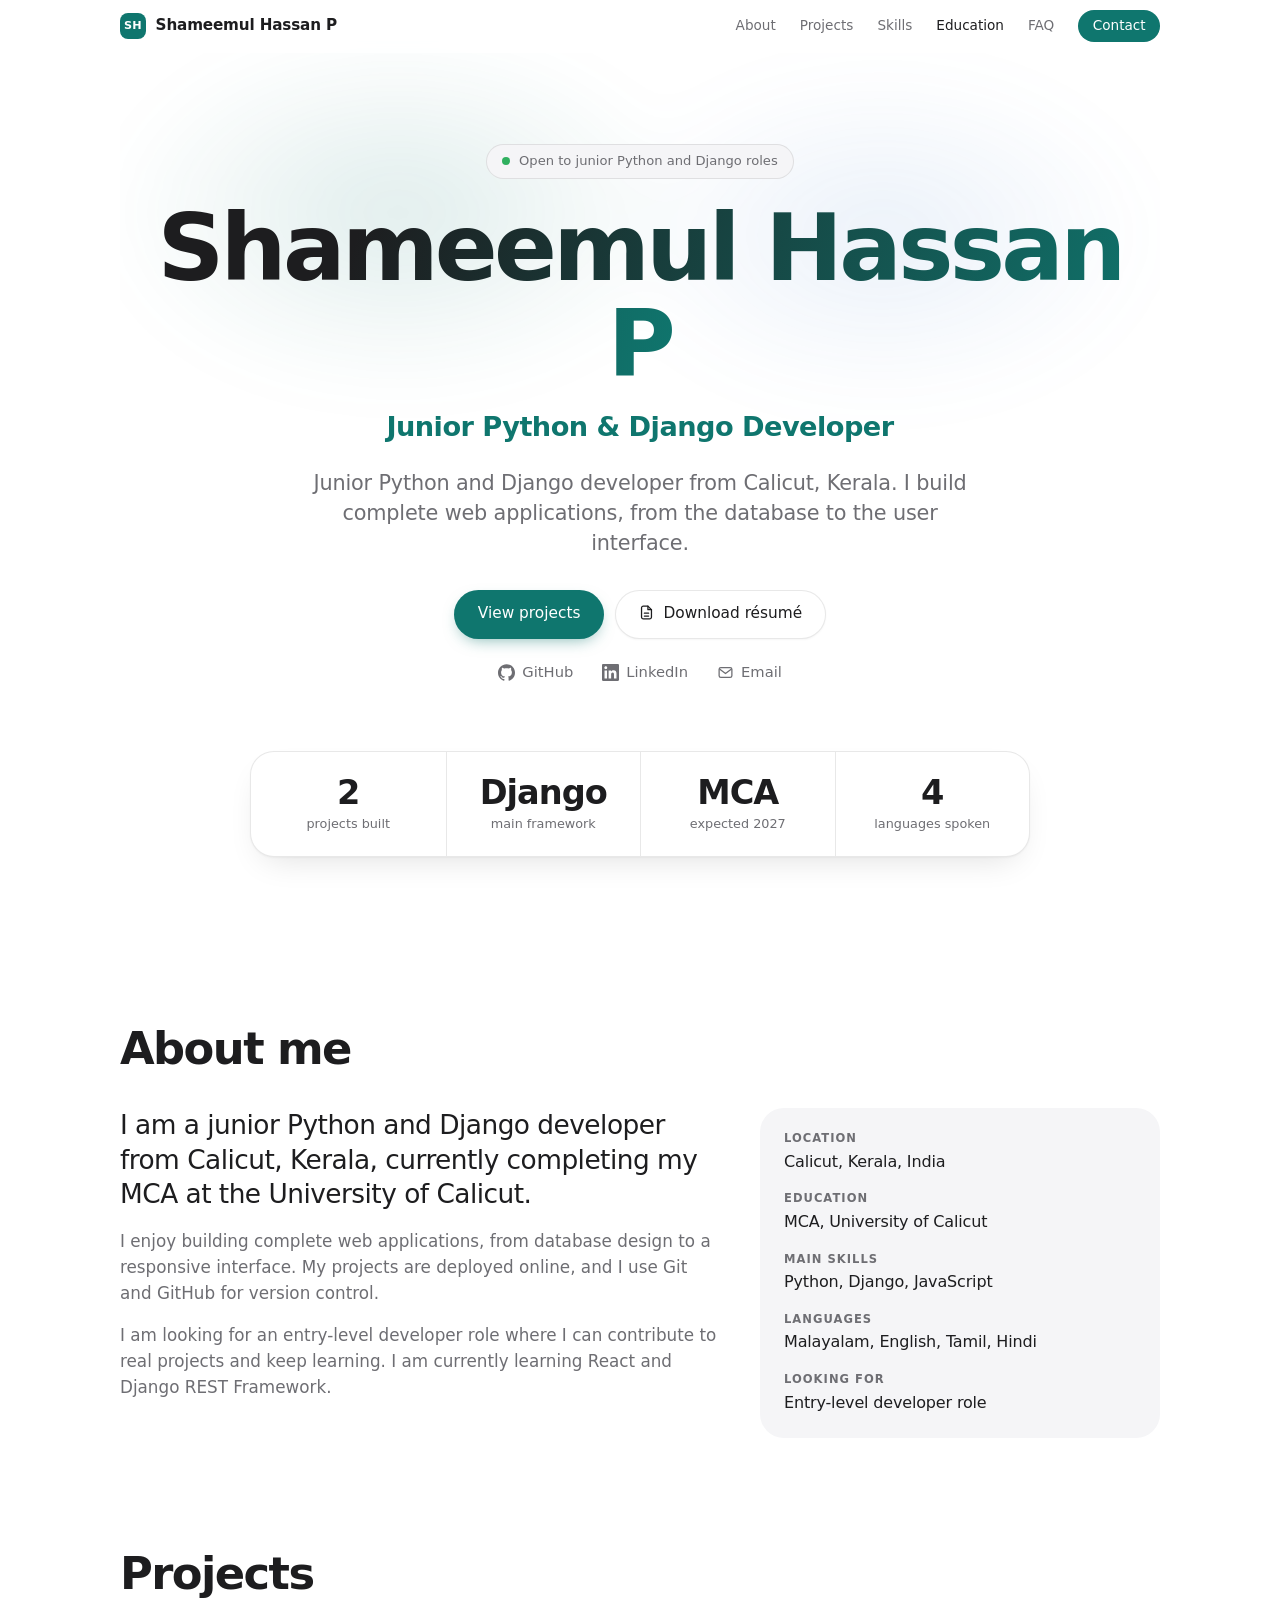
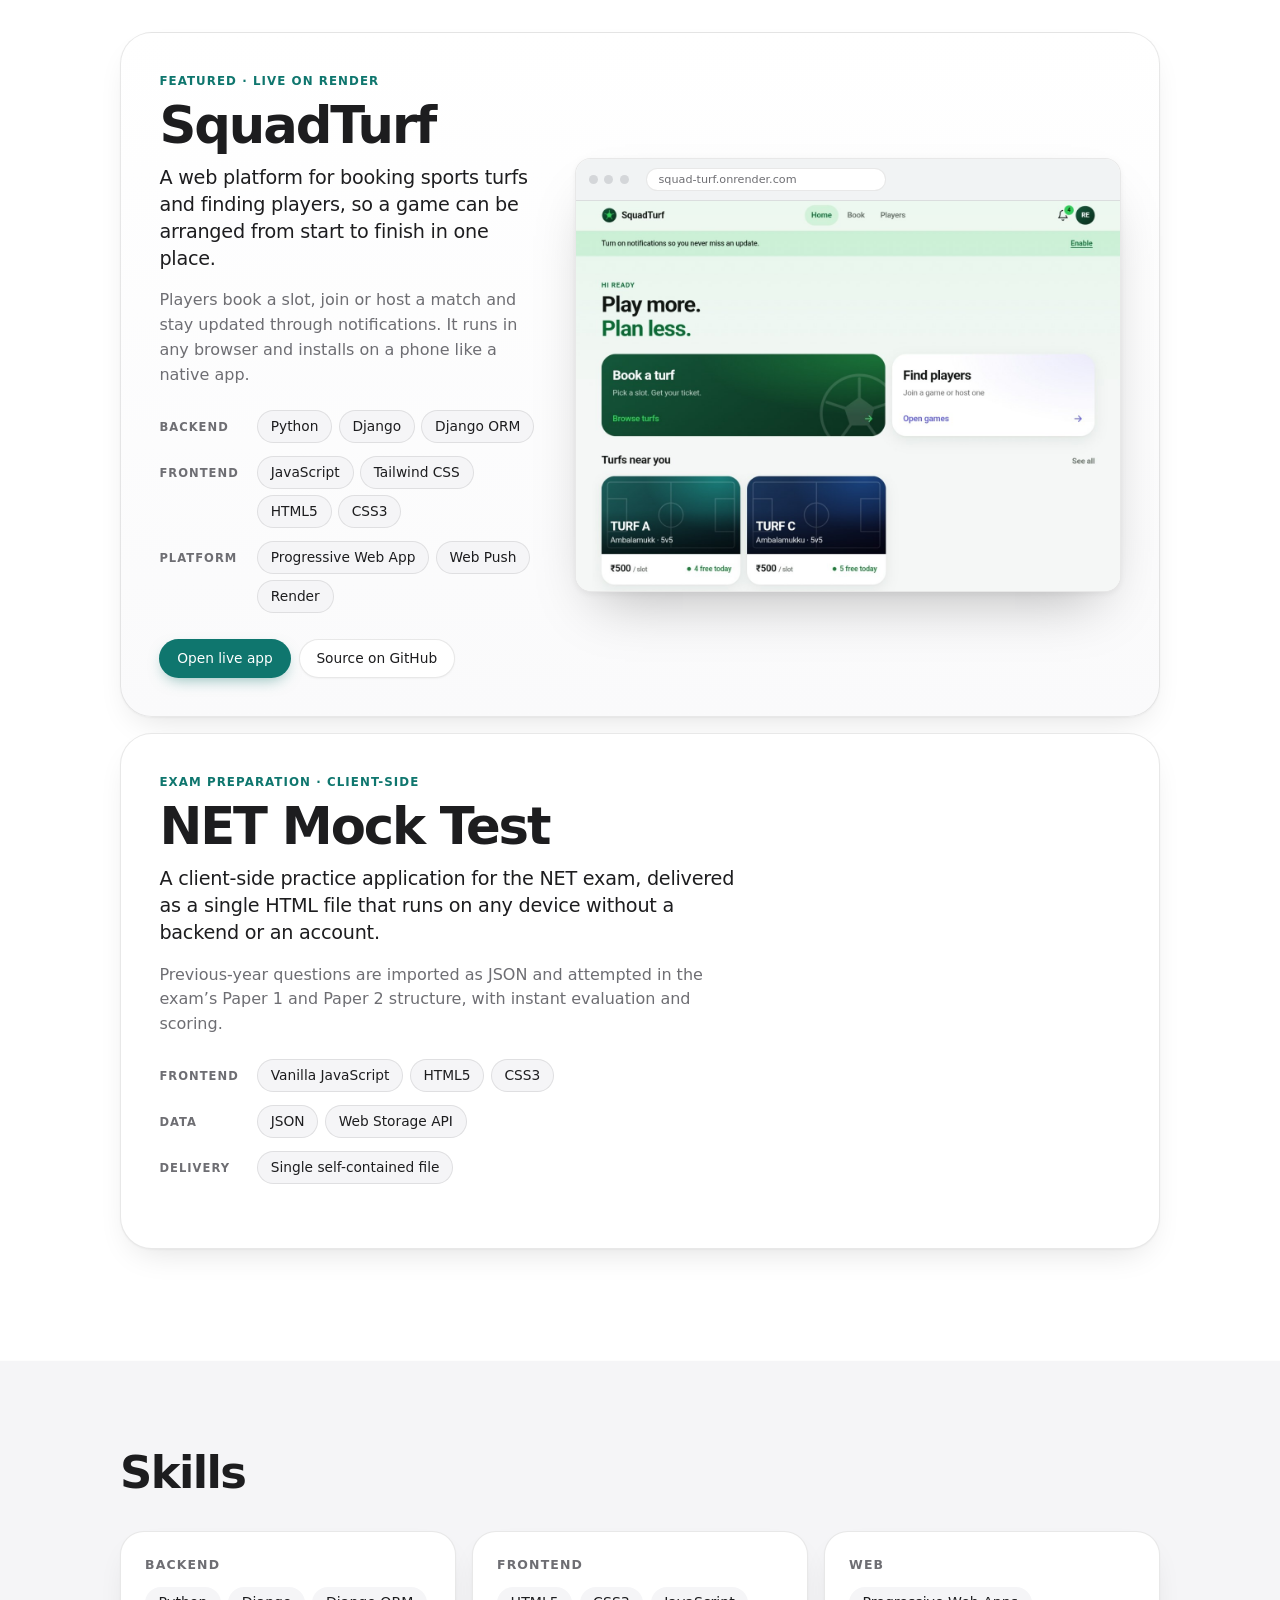
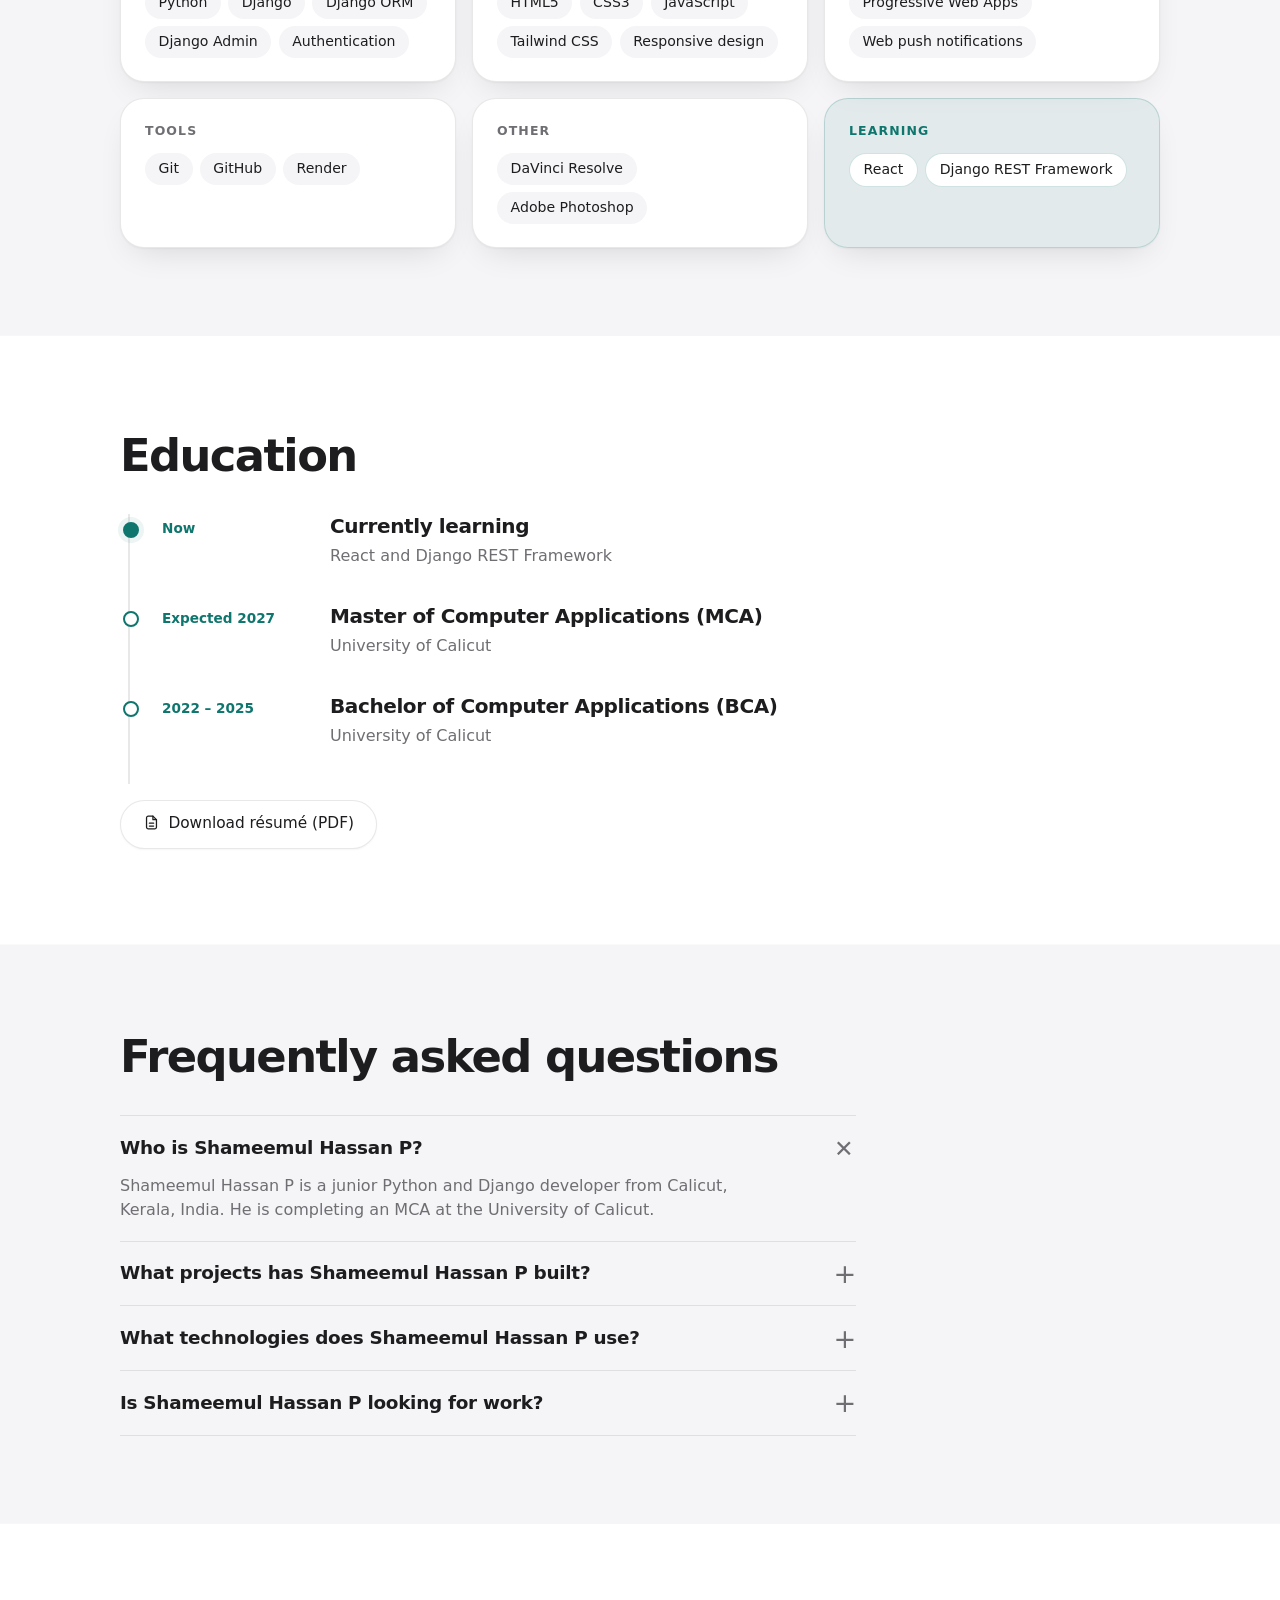
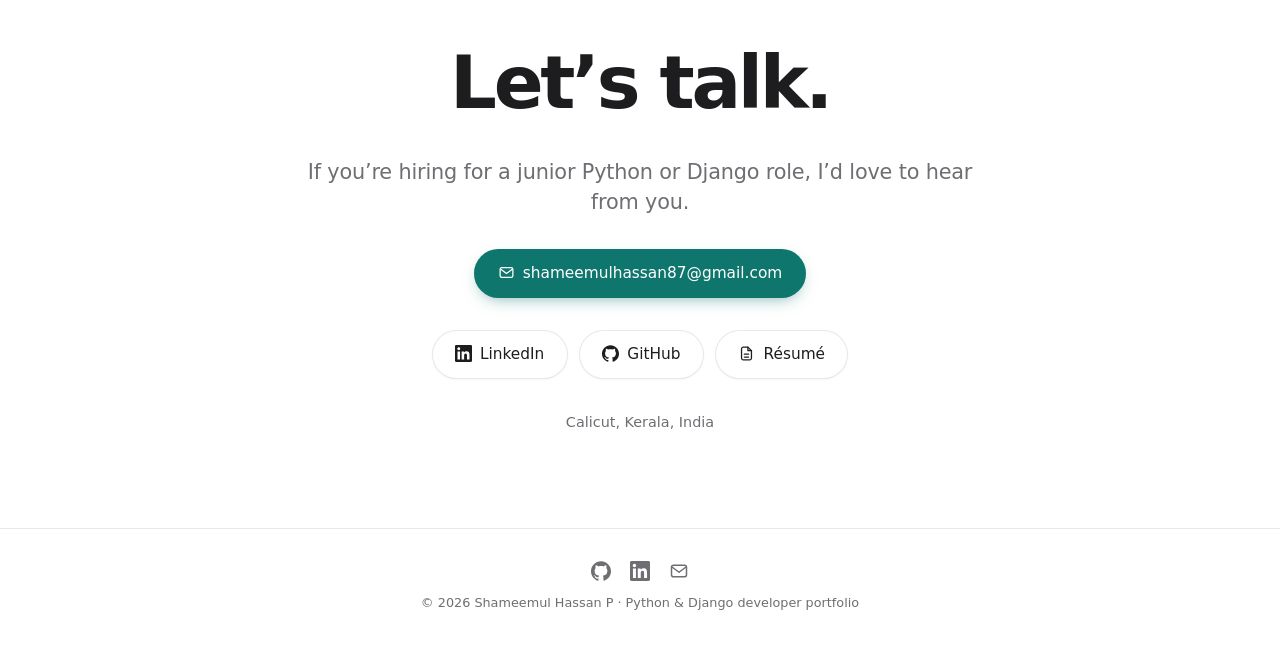
==== index.html @ 80d6ff34 "Add files via upload" ====
<!doctype html>
<html lang="en">
<head>
<meta charset="utf-8">
<meta name="viewport" content="width=device-width, initial-scale=1, viewport-fit=cover">
<title>Shameemul Hassan P | Junior Python &amp; Django Developer – Portfolio</title>
<meta name="description" content="Shameemul Hassan P is a junior Python and Django developer from Calicut, Kerala. View his projects: SquadTurf, a turf booking and player matching web app, and NET Mock Test, a practice app for the NET exam.">
<meta name="keywords" content="Shameemul Hassan P, Shameemul Hassan, Python developer, Django developer, full-stack developer, Calicut, Kerala, SquadTurf, NET Mock Test, portfolio">
<link rel="canonical" href="https://shameem123123.github.io/">
<meta name="author" content="Shameemul Hassan P">
<meta name="robots" content="index, follow, max-image-preview:large, max-snippet:-1">
<meta name="color-scheme" content="light">
<meta name="theme-color" content="#ffffff">

<meta property="og:type" content="profile">
<meta property="og:site_name" content="Shameemul Hassan P">
<meta property="og:title" content="Shameemul Hassan P | Junior Python &amp; Django Developer">
<meta property="og:description" content="Projects by Shameemul Hassan P: SquadTurf, a turf booking and player matching web app, and NET Mock Test, a practice app for the NET exam.">
<meta property="og:url" content="https://shameem123123.github.io/">
<meta property="og:image" content="https://shameem123123.github.io/og-image.png">
<meta property="og:image:width" content="1200">
<meta property="og:image:height" content="630">
<meta property="og:image:alt" content="Shameemul Hassan P, Junior Python and Django Developer">
<meta property="profile:first_name" content="Shameemul Hassan">
<meta property="profile:last_name" content="P">
<meta name="twitter:card" content="summary_large_image">
<meta name="twitter:title" content="Shameemul Hassan P | Junior Python &amp; Django Developer">
<meta name="twitter:description" content="Projects by Shameemul Hassan P: SquadTurf, a turf booking and player matching web app, and NET Mock Test, a practice app for the NET exam.">
<meta name="twitter:image" content="https://shameem123123.github.io/og-image.png">

<link rel="icon" href="data:image/svg+xml,%3Csvg xmlns=%27http://www.w3.org/2000/svg%27 viewBox=%270 0 100 100%27%3E%3Crect width=%27100%27 height=%27100%27 rx=%2722%27 fill=%27%230f766e%27/%3E%3Ctext x=%2750%27 y=%2768%27 font-size=%2755%27 font-family=%27system-ui%27 font-weight=%27700%27 text-anchor=%27middle%27 fill=%27white%27%3ESH%3C/text%3E%3C/svg%3E">
<link rel="me" href="https://www.linkedin.com/in/shameemul-hassan-p">
<link rel="me" href="https://github.com/shameem123123">
<link rel="stylesheet" href="style.css">
<script>document.documentElement.classList.add('js')</script>

<script type="application/ld+json">
{
  "@context": "https://schema.org",
  "@graph": [
    {
      "@type": "Person",
      "@id": "https://shameem123123.github.io/#person",
      "name": "Shameemul Hassan P",
      "alternateName": ["Shameemul Hassan", "Shameemul Hassan P Django Developer"],
      "url": "https://shameem123123.github.io/",
      "jobTitle": "Junior Python/Django Developer",
      "description": "Shameemul Hassan P is a junior Python and Django developer from Calicut, Kerala, India, completing an MCA at the University of Calicut. He built SquadTurf, a turf booking and player matching web app, and NET Mock Test, a practice app for the NET exam.",
      "email": "mailto:shameemulhassan87@gmail.com",
      "nationality": "Indian",
      "address": {"@type": "PostalAddress", "addressLocality": "Calicut", "addressRegion": "Kerala", "addressCountry": "IN"},
      "knowsLanguage": ["Malayalam", "English", "Tamil", "Hindi"],
      "knowsAbout": ["Python", "Django", "Django ORM", "JavaScript", "HTML5", "CSS3", "Tailwind CSS", "Progressive Web Apps", "Web Push Notifications", "Git", "GitHub", "Web development"],
      "alumniOf": [
        {"@type": "CollegeOrUniversity", "name": "University of Calicut"}
      ],
      "sameAs": [
        "https://www.linkedin.com/in/shameemul-hassan-p",
        "https://github.com/shameem123123"
      ],
      "mainEntityOfPage": {"@id": "https://shameem123123.github.io/#profilepage"}
    },
    {
      "@type": "ProfilePage",
      "@id": "https://shameem123123.github.io/#profilepage",
      "url": "https://shameem123123.github.io/",
      "name": "Shameemul Hassan P – Portfolio",
      "mainEntity": {"@id": "https://shameem123123.github.io/#person"},
      "dateModified": "2026-11-13"
    },
    {
      "@type": "FAQPage",
      "mainEntity": [
        {"@type":"Question","name":"Who is Shameemul Hassan P?","acceptedAnswer":{"@type":"Answer","text":"Shameemul Hassan P is a junior Python and Django developer from Calicut, Kerala, India. He is completing an MCA at the University of Calicut."}},
        {"@type":"Question","name":"What projects has Shameemul Hassan P built?","acceptedAnswer":{"@type":"Answer","text":"SquadTurf, a web app for booking sports turfs and finding players, and NET Mock Test, a web app for practising NET exam questions."}},
        {"@type":"Question","name":"What technologies does Shameemul Hassan P use?","acceptedAnswer":{"@type":"Answer","text":"Python, Django, JavaScript, HTML, CSS and Tailwind CSS, with Git, GitHub and Render for deployment. He is learning React and Django REST Framework."}},
        {"@type":"Question","name":"Is Shameemul Hassan P looking for work?","acceptedAnswer":{"@type":"Answer","text":"Yes. He is looking for an entry-level Python or Django developer role."}}
      ]
    },
    {
      "@type": "WebSite",
      "@id": "https://shameem123123.github.io/#website",
      "url": "https://shameem123123.github.io/",
      "name": "Shameemul Hassan P – Portfolio",
      "author": {"@id": "https://shameem123123.github.io/#person"}
    }
  ]
}
</script>
</head>
<body>

<a class="skip" href="#main">Skip to content</a>

<header class="nav" id="nav">
  <div class="nav-inner">
    <a class="brand" href="#top" aria-label="Shameemul Hassan P, home"><span class="mark" aria-hidden="true">SH</span><span class="brand-name">Shameemul Hassan P</span></a>
    <nav id="menu" aria-label="Main">
      <a href="#about">About</a>
      <a href="#projects">Projects</a>
      <a href="#skills">Skills</a>
      <a href="#education">Education</a>
      <a href="#faq">FAQ</a>
      <a class="pill" href="#contact">Contact</a>
    </nav>
    <button class="burger" id="burger" aria-expanded="false" aria-controls="menu" aria-label="Open menu"><span></span><span></span></button>
  </div>
</header>

<main id="main">
<span id="top"></span>

<!-- HERO -->
<section class="hero">
  <div class="wash" aria-hidden="true"></div>
  <p class="status reveal"><span class="dot" aria-hidden="true"></span>Open to junior Python and Django roles</p>
  <h1 class="display reveal"><span class="grad">Shameemul Hassan P</span></h1>
  <p class="role reveal">Junior Python &amp; Django Developer</p>
  <p class="sub reveal">Junior Python and Django developer from Calicut, Kerala. I build complete web applications, from the database to the user interface.</p>
  <p class="cta reveal">
    <a class="btn primary" href="#projects">View projects</a>
    <a class="btn" href="Shameemul_Hassan_Resume.pdf" download="Shameemul_Hassan_Resume.pdf"><svg class="ico" viewBox="0 0 24 24" aria-hidden="true" fill="none" stroke="currentColor" stroke-width="1.8" stroke-linecap="round" stroke-linejoin="round"><path d="M14 3H7.5A2.5 2.5 0 0 0 5 5.5v13A2.5 2.5 0 0 0 7.5 21h9a2.5 2.5 0 0 0 2.5-2.5V8z"/><path d="M14 3v5h5M9 13h6M9 17h6"/></svg>Download résumé</a>
  </p>
  <p class="social reveal">
    <a href="https://github.com/shameem123123" rel="me noopener" target="_blank"><svg class="ico" viewBox="0 0 24 24" aria-hidden="true"><path d="M12 .297c-6.63 0-12 5.373-12 12 0 5.303 3.438 9.8 8.205 11.385.6.113.82-.258.82-.577 0-.285-.01-1.04-.015-2.04-3.338.724-4.042-1.61-4.042-1.61C4.422 18.07 3.633 17.7 3.633 17.7c-1.087-.744.084-.729.084-.729 1.205.084 1.838 1.236 1.838 1.236 1.07 1.835 2.809 1.305 3.495.998.108-.776.417-1.305.76-1.605-2.665-.3-5.466-1.332-5.466-5.93 0-1.31.465-2.38 1.235-3.22-.135-.303-.54-1.523.105-3.176 0 0 1.005-.322 3.3 1.23.96-.267 1.98-.399 3-.405 1.02.006 2.04.138 3 .405 2.28-1.552 3.285-1.23 3.285-1.23.645 1.653.24 2.873.12 3.176.765.84 1.23 1.91 1.23 3.22 0 4.61-2.805 5.625-5.475 5.92.42.36.81 1.096.81 2.22 0 1.606-.015 2.896-.015 3.286 0 .315.21.69.825.57C20.565 22.092 24 17.592 24 12.297c0-6.627-5.373-12-12-12"/></svg>GitHub</a>
    <a href="https://www.linkedin.com/in/shameemul-hassan-p" rel="me noopener" target="_blank"><svg class="ico" viewBox="0 0 24 24" aria-hidden="true"><path d="M20.447 20.452h-3.554v-5.569c0-1.328-.027-3.037-1.852-3.037-1.853 0-2.136 1.445-2.136 2.939v5.667H9.351V9h3.414v1.561h.046c.477-.9 1.637-1.85 3.37-1.85 3.601 0 4.267 2.37 4.267 5.455v6.286zM5.337 7.433c-1.144 0-2.063-.926-2.063-2.065 0-1.138.92-2.063 2.063-2.063 1.14 0 2.064.925 2.064 2.063 0 1.139-.925 2.065-2.064 2.065zm1.782 13.019H3.555V9h3.564v11.452zM22.225 0H1.771C.792 0 0 .774 0 1.729v20.542C0 23.227.792 24 1.771 24h20.451C23.2 24 24 23.227 24 22.271V1.729C24 .774 23.2 0 22.222 0h.003z"/></svg>LinkedIn</a>
    <a href="mailto:shameemulhassan87@gmail.com"><svg class="ico" viewBox="0 0 24 24" aria-hidden="true" fill="none" stroke="currentColor" stroke-width="1.8" stroke-linecap="round" stroke-linejoin="round"><rect x="3" y="5" width="18" height="14" rx="2.5"/><path d="m4 7.5 8 6 8-6"/></svg>Email</a>
  </p>
  <ul class="stats reveal" aria-label="Highlights">
    <li><strong>2</strong><span>projects built</span></li>
    <li><strong>Django</strong><span>main framework</span></li>
    <li><strong>MCA</strong><span>expected 2027</span></li>
    <li><strong>4</strong><span>languages spoken</span></li>
  </ul>
</section>

<!-- ABOUT -->
<section id="about" class="block">
  <h2 class="reveal">About me</h2>
  <div class="about">
    <div class="reveal">
      <p class="big">I am a junior Python and Django developer from Calicut, Kerala, currently completing my MCA at the University of Calicut.</p>
      <p>I enjoy building complete web applications, from database design to a responsive interface. My projects are deployed online, and I use Git and GitHub for version control.</p>
      <p>I am looking for an entry-level developer role where I can contribute to real projects and keep learning. I am currently learning React and Django REST Framework.</p>
    </div>
    <aside class="facts reveal" aria-label="Quick facts">
      <dl>
        <div><dt>Location</dt><dd>Calicut, Kerala, India</dd></div>
        <div><dt>Education</dt><dd>MCA, University of Calicut</dd></div>
        <div><dt>Main skills</dt><dd>Python, Django, JavaScript</dd></div>
        <div><dt>Languages</dt><dd>Malayalam, English, Tamil, Hindi</dd></div>
        <div><dt>Looking for</dt><dd>Entry-level developer role</dd></div>
      </dl>
    </aside>
  </div>
</section>

<!-- PROJECTS -->
<section id="projects" class="block">
  <h2 class="reveal">Projects</h2>

  <article class="feature reveal" id="squadturf">
    <div class="feature-copy">
      <p class="tag-line">Featured · Live on Render</p>
      <h3>SquadTurf</h3>
      <p class="lede">A web platform for booking sports turfs and finding players, so a game can be arranged from start to finish in one place.</p>
      <p class="usage">Players book a slot, join or host a match and stay updated through notifications. It runs in any browser and installs on a phone like a native app.</p>
      <dl class="stackdl" aria-label="Technology stack">
        <div><dt>Backend</dt><dd><span>Python</span><span>Django</span><span>Django ORM</span></dd></div>
        <div><dt>Frontend</dt><dd><span>JavaScript</span><span>Tailwind CSS</span><span>HTML5</span><span>CSS3</span></dd></div>
        <div><dt>Platform</dt><dd><span>Progressive Web App</span><span>Web Push</span><span>Render</span></dd></div>
      </dl>
      <p class="links">
        <a class="btn small primary" href="https://squad-turf.onrender.com" target="_blank" rel="noopener">Open live app</a>
        <a class="btn small" href="https://github.com/shameem123123/Squad_Turf" target="_blank" rel="noopener">Source on GitHub</a>
      </p>
    </div>
    <div class="feature-side">
      <a class="shot" href="https://squad-turf.onrender.com" target="_blank" rel="noopener" aria-label="Open the SquadTurf live app">
        <span class="shot-bar" aria-hidden="true"><i></i><i></i><i></i><em>squad-turf.onrender.com</em></span>
        <span class="shot-view">
          <img id="shot-img" src="squadturf-home.jpg" width="1318" height="946" alt="SquadTurf home page: a Book a turf card, a Find players card, and nearby turfs with per-slot prices and free slots for the day" hidden>
          <span class="shot-fallback" aria-hidden="true">
            <ul class="stack"><li>Django</li><li>Python</li><li>JavaScript</li><li>Tailwind CSS</li><li>PWA</li><li>Web Push</li><li>Render</li></ul>
          </span>
        </span>
      </a>
    </div>
  </article>

  <article class="feature second reveal" id="net-mock-test">
    <div class="feature-copy">
      <p class="tag-line">Exam preparation · Client-side</p>
      <h3>NET Mock Test</h3>
      <p class="lede">A client-side practice application for the NET exam, delivered as a single HTML file that runs on any device without a backend or an account.</p>
      <p class="usage">Previous-year questions are imported as JSON and attempted in the exam’s Paper 1 and Paper 2 structure, with instant evaluation and scoring.</p>
      <dl class="stackdl" aria-label="Technology stack">
        <div><dt>Frontend</dt><dd><span>Vanilla JavaScript</span><span>HTML5</span><span>CSS3</span></dd></div>
        <div><dt>Data</dt><dd><span>JSON</span><span>Web Storage API</span></dd></div>
        <div><dt>Delivery</dt><dd><span>Single self-contained file</span></dd></div>
      </dl>
    </div>
  </article>
</section>

<!-- SKILLS -->
<section id="skills" class="block alt">
  <div class="inner">
    <h2 class="reveal">Skills</h2>
    <div class="skills">
      <div class="tile reveal"><h3>Backend</h3>
        <ul class="chips"><li>Python</li><li>Django</li><li>Django ORM</li><li>Django Admin</li><li>Authentication</li></ul></div>
      <div class="tile reveal"><h3>Frontend</h3>
        <ul class="chips"><li>HTML5</li><li>CSS3</li><li>JavaScript</li><li>Tailwind CSS</li><li>Responsive design</li></ul></div>
      <div class="tile reveal"><h3>Web</h3>
        <ul class="chips"><li>Progressive Web Apps</li><li>Web push notifications</li></ul></div>
      <div class="tile reveal"><h3>Tools</h3>
        <ul class="chips"><li>Git</li><li>GitHub</li><li>Render</li></ul></div>
      <div class="tile reveal"><h3>Other</h3>
        <ul class="chips"><li>DaVinci Resolve</li><li>Adobe Photoshop</li></ul></div>
      <div class="tile next reveal"><h3>Learning</h3>
        <ul class="chips"><li>React</li><li>Django REST Framework</li></ul></div>
    </div>
  </div>
</section>

<!-- EDUCATION -->
<section id="education" class="block">
  <h2 class="reveal">Education</h2>
  <ol class="timeline">
    <li class="reveal"><span class="when">Now</span><div><h3>Currently learning</h3><p>React and Django REST Framework</p></div></li>
    <li class="reveal"><span class="when">Expected 2027</span><div><h3>Master of Computer Applications (MCA)</h3><p>University of Calicut</p></div></li>
    <li class="reveal"><span class="when">2022 – 2025</span><div><h3>Bachelor of Computer Applications (BCA)</h3><p>University of Calicut</p></div></li>
  </ol>
  <p class="cv reveal"><a class="btn" href="Shameemul_Hassan_Resume.pdf" download="Shameemul_Hassan_Resume.pdf"><svg class="ico" viewBox="0 0 24 24" aria-hidden="true" fill="none" stroke="currentColor" stroke-width="1.8" stroke-linecap="round" stroke-linejoin="round"><path d="M14 3H7.5A2.5 2.5 0 0 0 5 5.5v13A2.5 2.5 0 0 0 7.5 21h9a2.5 2.5 0 0 0 2.5-2.5V8z"/><path d="M14 3v5h5M9 13h6M9 17h6"/></svg>Download résumé (PDF)</a></p>
</section>

<!-- FAQ -->
<section id="faq" class="block alt">
  <div class="inner">
    <h2 class="reveal">Frequently asked questions</h2>
    <div class="faq reveal">
      <details open>
        <summary>Who is Shameemul Hassan P?</summary>
        <p>Shameemul Hassan P is a junior Python and Django developer from Calicut, Kerala, India. He is completing an MCA at the University of Calicut.</p>
      </details>
      <details>
        <summary>What projects has Shameemul Hassan P built?</summary>
        <p>SquadTurf, a web app for booking sports turfs and finding players, and NET Mock Test, a web app for practising NET exam questions.</p>
      </details>
      <details>
        <summary>What technologies does Shameemul Hassan P use?</summary>
        <p>Python, Django, JavaScript, HTML, CSS and Tailwind CSS, with Git, GitHub and Render for deployment. He is learning React and Django REST Framework.</p>
      </details>
      <details>
        <summary>Is Shameemul Hassan P looking for work?</summary>
        <p>Yes. He is looking for an entry-level Python or Django developer role. Contact details are below.</p>
      </details>
    </div>
  </div>
</section>

<!-- CONTACT -->
<section id="contact" class="block contact">
  <h2 class="reveal">Let’s talk.</h2>
  <p class="sub reveal">If you’re hiring for a junior Python or Django role, I’d love to hear from you.</p>
  <p class="cta reveal"><a class="btn primary" href="mailto:shameemulhassan87@gmail.com"><svg class="ico" viewBox="0 0 24 24" aria-hidden="true" fill="none" stroke="currentColor" stroke-width="1.8" stroke-linecap="round" stroke-linejoin="round"><rect x="3" y="5" width="18" height="14" rx="2.5"/><path d="m4 7.5 8 6 8-6"/></svg>shameemulhassan87@gmail.com</a></p>
  <p class="cta reveal">
    <a class="btn" href="https://www.linkedin.com/in/shameemul-hassan-p" rel="me noopener" target="_blank"><svg class="ico" viewBox="0 0 24 24" aria-hidden="true"><path d="M20.447 20.452h-3.554v-5.569c0-1.328-.027-3.037-1.852-3.037-1.853 0-2.136 1.445-2.136 2.939v5.667H9.351V9h3.414v1.561h.046c.477-.9 1.637-1.85 3.37-1.85 3.601 0 4.267 2.37 4.267 5.455v6.286zM5.337 7.433c-1.144 0-2.063-.926-2.063-2.065 0-1.138.92-2.063 2.063-2.063 1.14 0 2.064.925 2.064 2.063 0 1.139-.925 2.065-2.064 2.065zm1.782 13.019H3.555V9h3.564v11.452zM22.225 0H1.771C.792 0 0 .774 0 1.729v20.542C0 23.227.792 24 1.771 24h20.451C23.2 24 24 23.227 24 22.271V1.729C24 .774 23.2 0 22.222 0h.003z"/></svg>LinkedIn</a>
    <a class="btn" href="https://github.com/shameem123123" rel="me noopener" target="_blank"><svg class="ico" viewBox="0 0 24 24" aria-hidden="true"><path d="M12 .297c-6.63 0-12 5.373-12 12 0 5.303 3.438 9.8 8.205 11.385.6.113.82-.258.82-.577 0-.285-.01-1.04-.015-2.04-3.338.724-4.042-1.61-4.042-1.61C4.422 18.07 3.633 17.7 3.633 17.7c-1.087-.744.084-.729.084-.729 1.205.084 1.838 1.236 1.838 1.236 1.07 1.835 2.809 1.305 3.495.998.108-.776.417-1.305.76-1.605-2.665-.3-5.466-1.332-5.466-5.93 0-1.31.465-2.38 1.235-3.22-.135-.303-.54-1.523.105-3.176 0 0 1.005-.322 3.3 1.23.96-.267 1.98-.399 3-.405 1.02.006 2.04.138 3 .405 2.28-1.552 3.285-1.23 3.285-1.23.645 1.653.24 2.873.12 3.176.765.84 1.23 1.91 1.23 3.22 0 4.61-2.805 5.625-5.475 5.92.42.36.81 1.096.81 2.22 0 1.606-.015 2.896-.015 3.286 0 .315.21.69.825.57C20.565 22.092 24 17.592 24 12.297c0-6.627-5.373-12-12-12"/></svg>GitHub</a>
    <a class="btn" href="Shameemul_Hassan_Resume.pdf" download="Shameemul_Hassan_Resume.pdf"><svg class="ico" viewBox="0 0 24 24" aria-hidden="true" fill="none" stroke="currentColor" stroke-width="1.8" stroke-linecap="round" stroke-linejoin="round"><path d="M14 3H7.5A2.5 2.5 0 0 0 5 5.5v13A2.5 2.5 0 0 0 7.5 21h9a2.5 2.5 0 0 0 2.5-2.5V8z"/><path d="M14 3v5h5M9 13h6M9 17h6"/></svg>Résumé</a>
  </p>
  <p class="loc reveal">Calicut, Kerala, India</p>
</section>

</main>

<footer>
  <p class="foot-links"><a href="https://github.com/shameem123123" rel="me noopener" target="_blank" aria-label="GitHub"><svg class="ico" viewBox="0 0 24 24" aria-hidden="true"><path d="M12 .297c-6.63 0-12 5.373-12 12 0 5.303 3.438 9.8 8.205 11.385.6.113.82-.258.82-.577 0-.285-.01-1.04-.015-2.04-3.338.724-4.042-1.61-4.042-1.61C4.422 18.07 3.633 17.7 3.633 17.7c-1.087-.744.084-.729.084-.729 1.205.084 1.838 1.236 1.838 1.236 1.07 1.835 2.809 1.305 3.495.998.108-.776.417-1.305.76-1.605-2.665-.3-5.466-1.332-5.466-5.93 0-1.31.465-2.38 1.235-3.22-.135-.303-.54-1.523.105-3.176 0 0 1.005-.322 3.3 1.23.96-.267 1.98-.399 3-.405 1.02.006 2.04.138 3 .405 2.28-1.552 3.285-1.23 3.285-1.23.645 1.653.24 2.873.12 3.176.765.84 1.23 1.91 1.23 3.22 0 4.61-2.805 5.625-5.475 5.92.42.36.81 1.096.81 2.22 0 1.606-.015 2.896-.015 3.286 0 .315.21.69.825.57C20.565 22.092 24 17.592 24 12.297c0-6.627-5.373-12-12-12"/></svg></a><a href="https://www.linkedin.com/in/shameemul-hassan-p" rel="me noopener" target="_blank" aria-label="LinkedIn"><svg class="ico" viewBox="0 0 24 24" aria-hidden="true"><path d="M20.447 20.452h-3.554v-5.569c0-1.328-.027-3.037-1.852-3.037-1.853 0-2.136 1.445-2.136 2.939v5.667H9.351V9h3.414v1.561h.046c.477-.9 1.637-1.85 3.37-1.85 3.601 0 4.267 2.37 4.267 5.455v6.286zM5.337 7.433c-1.144 0-2.063-.926-2.063-2.065 0-1.138.92-2.063 2.063-2.063 1.14 0 2.064.925 2.064 2.063 0 1.139-.925 2.065-2.064 2.065zm1.782 13.019H3.555V9h3.564v11.452zM22.225 0H1.771C.792 0 0 .774 0 1.729v20.542C0 23.227.792 24 1.771 24h20.451C23.2 24 24 23.227 24 22.271V1.729C24 .774 23.2 0 22.222 0h.003z"/></svg></a><a href="mailto:shameemulhassan87@gmail.com" aria-label="Email"><svg class="ico" viewBox="0 0 24 24" aria-hidden="true" fill="none" stroke="currentColor" stroke-width="1.8" stroke-linecap="round" stroke-linejoin="round"><rect x="3" y="5" width="18" height="14" rx="2.5"/><path d="m4 7.5 8 6 8-6"/></svg></a></p>
  <p>© <span id="year">2026</span> Shameemul Hassan P · Python &amp; Django developer portfolio</p>
</footer>

<script src="script.js" defer></script>
</body>
</html>
---- style.css ----
:root{
  --bg:#ffffff;
  --bg-alt:#f5f5f7;
  --ink:#1d1d1f;
  --muted:#6e6e73;
  --line:rgba(0,0,0,.09);
  --accent:#0f766e;
  --accent-ink:#0b5a54;
  --accent-soft:rgba(15,118,110,.08);
  --glass:rgba(255,255,255,.78);
  --shadow:0 1px 2px rgba(0,0,0,.04),0 14px 34px -14px rgba(0,0,0,.14);
  --shadow-hover:0 2px 4px rgba(0,0,0,.05),0 22px 44px -16px rgba(0,0,0,.2);
  --ease:cubic-bezier(.22,.9,.3,1);
}
*{box-sizing:border-box}
html{scroll-behavior:smooth;scroll-padding-top:72px;-webkit-text-size-adjust:100%}
body{
  margin:0;background:var(--bg);color:var(--ink);
  font:100%/1.55 system-ui,-apple-system,"SF Pro Text","Segoe UI",Roboto,"Helvetica Neue",sans-serif;
  -webkit-font-smoothing:antialiased;text-rendering:optimizeLegibility;overflow-x:clip;
}
h1,h2,h3{font-family:system-ui,-apple-system,"SF Pro Display","Segoe UI",Roboto,"Helvetica Neue",sans-serif;font-optical-sizing:auto;margin:0}
a{color:var(--accent)}
.skip{position:absolute;left:-999px;top:.5rem;background:var(--ink);color:#fff;padding:.5rem 1rem;border-radius:8px;z-index:100}
.skip:focus{left:.75rem}

/* ---------- Nav ---------- */
.nav{
  position:fixed;inset:0 0 auto 0;z-index:50;
  padding-top:env(safe-area-inset-top);
  background:var(--glass);
  -webkit-backdrop-filter:saturate(180%) blur(20px);backdrop-filter:saturate(180%) blur(20px);
  border-bottom:1px solid transparent;transition:border-color .3s ease;
}
.nav.scrolled{border-bottom-color:var(--line)}
.nav-inner{max-width:1080px;margin:0 auto;height:52px;padding:0 1.25rem;display:flex;align-items:center;justify-content:space-between;gap:1rem}
.brand{display:flex;align-items:center;gap:.6rem;color:var(--ink);text-decoration:none;font-weight:600;font-size:.95rem;letter-spacing:-.01em;white-space:nowrap}
.mark{display:grid;place-items:center;width:26px;height:26px;border-radius:8px;background:var(--accent);color:#fff;font-size:.7rem;font-weight:700;letter-spacing:.02em}
#menu{display:flex;align-items:center;gap:1.5rem}
#menu a{color:var(--muted);text-decoration:none;font-size:.85rem;transition:color .2s}
#menu a:hover,#menu a.active{color:var(--ink)}
#menu a.pill{color:#fff;background:var(--accent);padding:.32rem .9rem;border-radius:99px;font-weight:500}
#menu a.pill:hover{background:var(--accent-ink);color:#fff}
.burger{display:none;width:44px;height:44px;margin-right:-10px;background:none;border:0;cursor:pointer;position:relative}
.burger span{position:absolute;left:12px;right:12px;height:1.5px;background:var(--ink);border-radius:2px;transition:transform .3s var(--ease),top .3s var(--ease)}
.burger span:first-child{top:18px}.burger span:last-child{top:25px}
.burger[aria-expanded="true"] span:first-child{top:21.5px;transform:rotate(45deg)}
.burger[aria-expanded="true"] span:last-child{top:21.5px;transform:rotate(-45deg)}
@media (max-width:760px){
  .burger{display:block}
  #menu{
    position:absolute;left:0;right:0;top:100%;flex-direction:column;align-items:stretch;gap:0;
    background:var(--glass);-webkit-backdrop-filter:saturate(180%) blur(24px);backdrop-filter:saturate(180%) blur(24px);
    border-bottom:1px solid var(--line);padding:.4rem 1.25rem 1rem;
    opacity:0;visibility:hidden;transform:translateY(-8px);
    transition:opacity .25s ease,transform .3s var(--ease),visibility .25s;
  }
  #menu.open{opacity:1;visibility:visible;transform:none}
  #menu a{font-size:1.05rem;padding:.8rem 0;border-bottom:1px solid var(--line);color:var(--ink)}
  #menu a.pill{margin-top:.8rem;text-align:center;border-bottom:0;padding:.75rem}
}

main{max-width:1080px;margin:0 auto;padding:0 1.25rem}

/* ---------- Hero ---------- */
.hero{position:relative;text-align:center;padding:9rem 0 4.5rem;overflow-x:clip}
.wash{
  position:absolute;left:50%;top:0;width:min(1100px,130%);height:560px;transform:translateX(-50%);z-index:-1;pointer-events:none;
  background:
    radial-gradient(38% 46% at 28% 38%,rgba(15,118,110,.13),transparent 70%),
    radial-gradient(36% 44% at 72% 42%,rgba(56,120,200,.10),transparent 70%);
  filter:blur(30px);
}
.status{display:inline-flex;align-items:center;gap:.55rem;margin:0 0 1.4rem;padding:.38rem .95rem;border-radius:99px;background:var(--bg-alt);border:1px solid var(--line);font-size:.82rem;color:var(--muted);font-weight:500}
.dot{width:8px;height:8px;border-radius:50%;background:#30b05f;box-shadow:0 0 0 0 rgba(48,176,95,.5);animation:pulse 2.4s ease-out infinite}
@keyframes pulse{0%{box-shadow:0 0 0 0 rgba(48,176,95,.45)}70%,100%{box-shadow:0 0 0 8px rgba(48,176,95,0)}}
.display{font-weight:700;font-size:clamp(2.7rem,9.5vw,5.8rem);line-height:1.02;letter-spacing:-.04em}
.grad{background:linear-gradient(110deg,var(--ink) 20%,var(--accent) 100%);-webkit-background-clip:text;background-clip:text;color:transparent;-webkit-text-fill-color:transparent}
.role{margin:1rem 0 0;font-size:clamp(1.2rem,3.2vw,1.7rem);font-weight:600;letter-spacing:-.02em;color:var(--accent)}
.sub{max-width:33em;margin:1.2rem auto 0;color:var(--muted);font-size:clamp(1.05rem,2.4vw,1.3rem);line-height:1.45;letter-spacing:-.008em}
.cta{display:flex;flex-wrap:wrap;gap:.7rem;justify-content:center;margin:2rem 0 0}
.social{margin:1.4rem 0 0;font-size:.92rem;color:var(--muted);display:flex;gap:.6rem;justify-content:center;flex-wrap:wrap}
.social a{color:var(--muted);text-decoration:none;transition:color .2s}
.social a:hover{color:var(--accent)}

.btn{
  display:inline-block;padding:.72rem 1.4rem;border-radius:99px;
  background:#fff;color:var(--ink);border:1px solid var(--line);
  text-decoration:none;font-weight:500;font-size:.96rem;box-shadow:0 1px 2px rgba(0,0,0,.04);
  transition:transform 100ms ease-out,background .2s,border-color .2s,box-shadow .2s;
  -webkit-tap-highlight-color:transparent;touch-action:manipulation;
}
.btn:hover{border-color:rgba(0,0,0,.2)}
.btn:active{transform:scale(.96)}
.btn.primary{background:var(--accent);border-color:transparent;color:#fff;box-shadow:0 6px 16px -6px rgba(15,118,110,.55)}
.btn.primary:hover{background:var(--accent-ink)}
.btn.small{padding:.5rem 1.05rem;font-size:.86rem}

.stats{list-style:none;margin:4.2rem auto 0;padding:0;display:grid;grid-template-columns:repeat(4,1fr);max-width:780px;background:#fff;border:1px solid var(--line);border-radius:24px;box-shadow:var(--shadow);overflow:hidden}
.stats li{padding:1.4rem .6rem;display:flex;flex-direction:column;gap:.15rem;border-left:1px solid var(--line)}
.stats li:first-child{border-left:0}
.stats strong{font-size:clamp(1.5rem,4vw,2.1rem);letter-spacing:-.03em;line-height:1.1}
.stats span{color:var(--muted);font-size:.8rem}
@media (max-width:600px){
  .stats{grid-template-columns:repeat(2,1fr)}
  .stats li:nth-child(3){border-left:0}
  .stats li:nth-child(n+3){border-top:1px solid var(--line)}
}

/* ---------- Sections ---------- */
.block{padding:6rem 0 1rem}
.block.alt{background:var(--bg-alt);box-shadow:0 0 0 100vmax var(--bg-alt);clip-path:inset(0 -100vmax);margin:5rem 0 0;padding:5.5rem 0}
.alt .inner{max-width:1080px;margin:0 auto}
.kicker{margin:0 0 .6rem;color:var(--accent);font-size:.8rem;font-weight:700;text-transform:uppercase;letter-spacing:.1em}
.block h2{font-size:clamp(1.9rem,5vw,2.8rem);font-weight:700;line-height:1.06;letter-spacing:-.035em;margin:0 0 2.2rem;max-width:20em}

/* About */
.about{display:grid;grid-template-columns:1.5fr 1fr;gap:2.5rem;align-items:start}
.about p{color:var(--muted);font-size:1.05rem;margin:0 0 1rem}
.about .big{color:var(--ink);font-size:clamp(1.25rem,3vw,1.65rem);line-height:1.32;letter-spacing:-.02em;font-weight:500}
.about .big strong{font-weight:700}
.facts{background:var(--bg-alt);border-radius:24px;padding:1.4rem 1.5rem}
.facts dl{margin:0;display:grid;gap:1rem}
.facts div{display:flex;flex-direction:column;gap:.1rem}
.facts dt{font-size:.72rem;font-weight:700;color:var(--muted);text-transform:uppercase;letter-spacing:.09em}
.facts dd{margin:0;font-weight:500;letter-spacing:-.01em}
@media (max-width:820px){.about{grid-template-columns:1fr}}

/* Projects */
.tag-line{margin:0 0 .55rem;color:var(--accent);font-size:.74rem;font-weight:700;text-transform:uppercase;letter-spacing:.09em}
.feature{
  display:grid;grid-template-columns:1.6fr 1fr;gap:2rem;margin-bottom:1rem;
  background:linear-gradient(180deg,#fff,#fafafb);border:1px solid var(--line);border-radius:32px;padding:2.4rem;box-shadow:var(--shadow);
}
.feature h3{font-size:clamp(2.1rem,5vw,3.2rem);letter-spacing:-.04em;line-height:1.04;margin-bottom:.8rem}
.lede{font-size:1.2rem;letter-spacing:-.012em;line-height:1.4;margin:0 0 1rem;max-width:30em}
.points{margin:0 0 1.4rem;padding-left:1.1rem;color:var(--muted)}
.points li{margin:.4rem 0}
.feature-side{display:flex;align-items:center;justify-content:center;border-radius:24px;padding:1.5rem;
  background:radial-gradient(90% 80% at 30% 20%,rgba(15,118,110,.14),transparent 70%),radial-gradient(80% 80% at 80% 90%,rgba(56,120,200,.12),transparent 70%),var(--bg-alt)}
.stack{list-style:none;margin:0;padding:0;display:flex;flex-wrap:wrap;gap:.55rem;justify-content:center}
.stack li{padding:.45rem .95rem;border-radius:99px;background:rgba(255,255,255,.85);border:1px solid var(--line);font-size:.9rem;font-weight:500;box-shadow:0 1px 2px rgba(0,0,0,.04)}
@media (max-width:820px){.feature{grid-template-columns:1fr;padding:1.6rem;border-radius:26px}.feature-side{order:-1;padding:1.1rem}}

.grid{display:grid;grid-template-columns:repeat(3,1fr);gap:1rem}
.card{
  background:#fff;border:1px solid var(--line);border-radius:26px;padding:1.6rem;box-shadow:var(--shadow);
  display:flex;flex-direction:column;
  transition:transform .35s var(--ease),box-shadow .35s var(--ease);
}
.card:hover{transform:translateY(-3px);box-shadow:var(--shadow-hover)}
.card.span2{grid-column:span 2}
.card h3{font-size:1.4rem;letter-spacing:-.025em;line-height:1.15;margin-bottom:.6rem}
.card p{margin:0 0 .8rem;color:var(--muted);font-size:.97rem}
.card .tag-line{color:var(--accent)}
.mini{font-size:.8rem!important;letter-spacing:.01em;margin-top:auto!important;padding-top:.3rem}
.links{display:flex;gap:.5rem;flex-wrap:wrap;margin:.6rem 0 0!important}
@media (max-width:900px){.grid{grid-template-columns:repeat(2,1fr)}.card.span2{grid-column:span 2}}
@media (max-width:620px){.grid{grid-template-columns:1fr}.card.span2{grid-column:auto}}


.feature.second{background:#fff}
.feature.second .feature-side{background:radial-gradient(90% 80% at 70% 20%,rgba(56,120,200,.13),transparent 70%),radial-gradient(80% 80% at 20% 90%,rgba(15,118,110,.11),transparent 70%),var(--bg-alt)}

/* Screenshot window */
#squadturf{grid-template-columns:.95fr 1.35fr;align-items:center}
.feature-side:has(.shot){padding:0;background:none;align-items:center}
.shot{display:flex;flex-direction:column;width:100%;border-radius:16px;overflow:hidden;text-decoration:none;color:var(--ink);background:#fff;
  border:1px solid var(--line);box-shadow:0 2px 6px rgba(0,0,0,.05),0 28px 56px -22px rgba(0,0,0,.28);transition:transform .35s var(--ease),box-shadow .35s var(--ease)}
.shot:hover{transform:translateY(-3px);box-shadow:0 2px 6px rgba(0,0,0,.06),0 34px 64px -22px rgba(0,0,0,.34)}
.shot-bar{display:flex;align-items:center;gap:.4rem;padding:.55rem .8rem;background:#f1f3f4;border-bottom:1px solid var(--line)}
.shot-bar i{width:9px;height:9px;border-radius:50%;background:#d4d6d9}
.shot-bar em{font-style:normal;margin-left:.7rem;flex:1;max-width:15rem;padding:.12rem .7rem;border-radius:99px;background:#fff;border:1px solid var(--line);font-size:.7rem;color:var(--muted);white-space:nowrap;overflow:hidden;text-overflow:ellipsis}
.shot-view{position:relative;display:block;background:var(--bg-alt)}
.shot-view img{display:block;width:100%;height:auto}
.shot-view:not(.loaded){display:grid;place-items:center;min-height:280px;
  background:radial-gradient(90% 80% at 30% 20%,rgba(15,118,110,.14),transparent 70%),radial-gradient(80% 80% at 80% 90%,rgba(56,120,200,.12),transparent 70%),var(--bg-alt)}
.shot-view.loaded .shot-fallback{display:none}
.shot-fallback{padding:1.5rem}
@media (max-width:820px){#squadturf{grid-template-columns:1fr}.feature-side:has(.shot){order:-1}}
@media (prefers-reduced-motion:reduce){.shot:hover{transform:none}}
.stackline{margin:0 0 1rem!important;color:var(--muted)}
.stackline strong{color:var(--ink);font-weight:600;margin-right:.5rem;letter-spacing:.06em;text-transform:uppercase;font-size:.72rem}

/* Icons */
.ico{width:17px;height:17px;fill:currentColor;flex:none}
.ico[fill="none"]{fill:none}
.social a{display:inline-flex;align-items:center;gap:.45rem}
.social{gap:.6rem 1.8rem!important}
.btn .ico{vertical-align:-3px;margin-right:.5rem;display:inline-block}
.foot-links{display:flex;gap:1.2rem;justify-content:center;margin:0 0 .8rem!important}
.foot-links a{color:var(--muted);display:inline-flex;transition:color .2s}
.foot-links a:hover{color:var(--accent)}
.foot-links .ico{width:20px;height:20px}

/* Concise project copy */
.usage{margin:0 0 1.4rem;color:var(--muted);max-width:34em}
.stackdl{margin:0 0 1.6rem;display:grid;gap:.8rem}
.stackdl>div{display:grid;grid-template-columns:5.4rem 1fr;gap:.7rem;align-items:baseline}
.stackdl dt{font-size:.72rem;font-weight:700;color:var(--muted);text-transform:uppercase;letter-spacing:.09em}
.stackdl dd{margin:0;display:flex;flex-wrap:wrap;gap:.4rem}
.stackdl dd span{padding:.3rem .8rem;border-radius:99px;background:var(--bg-alt);border:1px solid var(--line);font-size:.86rem;font-weight:500}
.feature.second{grid-template-columns:1fr}
@media (max-width:520px){.stackdl>div{grid-template-columns:1fr;gap:.35rem}}

/* Skills */
.skills{display:grid;grid-template-columns:repeat(auto-fit,minmax(290px,1fr));gap:1rem}
.tile{background:#fff;border:1px solid var(--line);border-radius:24px;padding:1.4rem 1.5rem;box-shadow:var(--shadow)}
.tile h3{font-size:.78rem;font-weight:700;text-transform:uppercase;letter-spacing:.09em;color:var(--muted);margin-bottom:.8rem}
.tile.next{background:var(--accent-soft);border-color:rgba(15,118,110,.2)}
.tile.next h3{color:var(--accent)}
.chips{list-style:none;margin:0;padding:0;display:flex;flex-wrap:wrap;gap:.45rem}
.chips li{padding:.32rem .85rem;border-radius:99px;background:var(--bg-alt);font-size:.88rem;font-weight:500}
.tile.next .chips li{background:#fff;border:1px solid rgba(15,118,110,.2)}

/* Journey */
.timeline{list-style:none;margin:0;padding:0;max-width:46rem;border-left:2px solid var(--line);margin-left:.5rem}
.timeline li{position:relative;display:grid;grid-template-columns:9.5rem 1fr;gap:1rem;padding:0 0 2.2rem 2rem}
.timeline li::before{content:"";position:absolute;left:-7px;top:.45rem;width:12px;height:12px;border-radius:50%;background:#fff;border:2px solid var(--accent)}
.timeline li:first-child::before{background:var(--accent);box-shadow:0 0 0 5px var(--accent-soft)}
.when{font-size:.85rem;font-weight:600;color:var(--accent);padding-top:.25rem}
.timeline h3{font-size:1.25rem;letter-spacing:-.02em;line-height:1.25;margin-bottom:.3rem}
.timeline p{margin:0;color:var(--muted)}
.cv{margin:1rem 0 0}
@media (max-width:600px){.timeline li{grid-template-columns:1fr;gap:.2rem}}

/* FAQ */
.faq{border-top:1px solid var(--line);max-width:46rem}
details{border-bottom:1px solid var(--line);padding:1.1rem 0}
summary{cursor:pointer;font-size:1.15rem;font-weight:600;letter-spacing:-.015em;list-style:none;display:flex;justify-content:space-between;gap:1rem;align-items:center}
summary::-webkit-details-marker{display:none}
summary::after{content:"+";font-weight:300;font-size:1.7rem;color:var(--muted);transition:transform .3s var(--ease);line-height:1}
details[open] summary::after{transform:rotate(45deg)}
details p{margin:.7rem 0 0;color:var(--muted);max-width:40em}

/* Contact */
.contact{text-align:center;padding:7.5rem 0 5rem}
.contact h2{margin-left:auto;margin-right:auto;font-size:clamp(2.4rem,8vw,4.6rem);letter-spacing:-.045em}
.contact .sub{margin-top:0}
.loc{margin-top:2rem;color:var(--muted);font-size:.9rem}
footer{text-align:center;color:var(--muted);font-size:.8rem;padding:2rem 1rem calc(2rem + env(safe-area-inset-bottom));border-top:1px solid var(--line)}

/* ---------- Reveal ---------- */
.js .reveal{opacity:0;transform:translateY(20px);transition:opacity .8s var(--ease),transform .8s var(--ease)}
.js .reveal.in{opacity:1;transform:none}
.js .card.reveal.in{transition:opacity .8s var(--ease),transform .35s var(--ease),box-shadow .35s var(--ease)}

/* ---------- Accessibility ---------- */
a:focus-visible,summary:focus-visible,.btn:focus-visible,.burger:focus-visible{outline:2px solid var(--accent);outline-offset:3px;border-radius:10px}
@media (prefers-reduced-motion:reduce){
  html{scroll-behavior:auto}
  .js .reveal{transform:none;transition:opacity .25s ease}
  .card:hover{transform:none}
  .btn:active{transform:none}
  .dot{animation:none}
  summary::after,.burger span,#menu{transition:none}
}
@media (prefers-reduced-transparency:reduce){
  .nav,#menu{-webkit-backdrop-filter:none;backdrop-filter:none;background:#fff}
  .wash{display:none}
}
@media (prefers-contrast:more){
  :root{--line:rgba(0,0,0,.45);--muted:#3a3a3c}
}
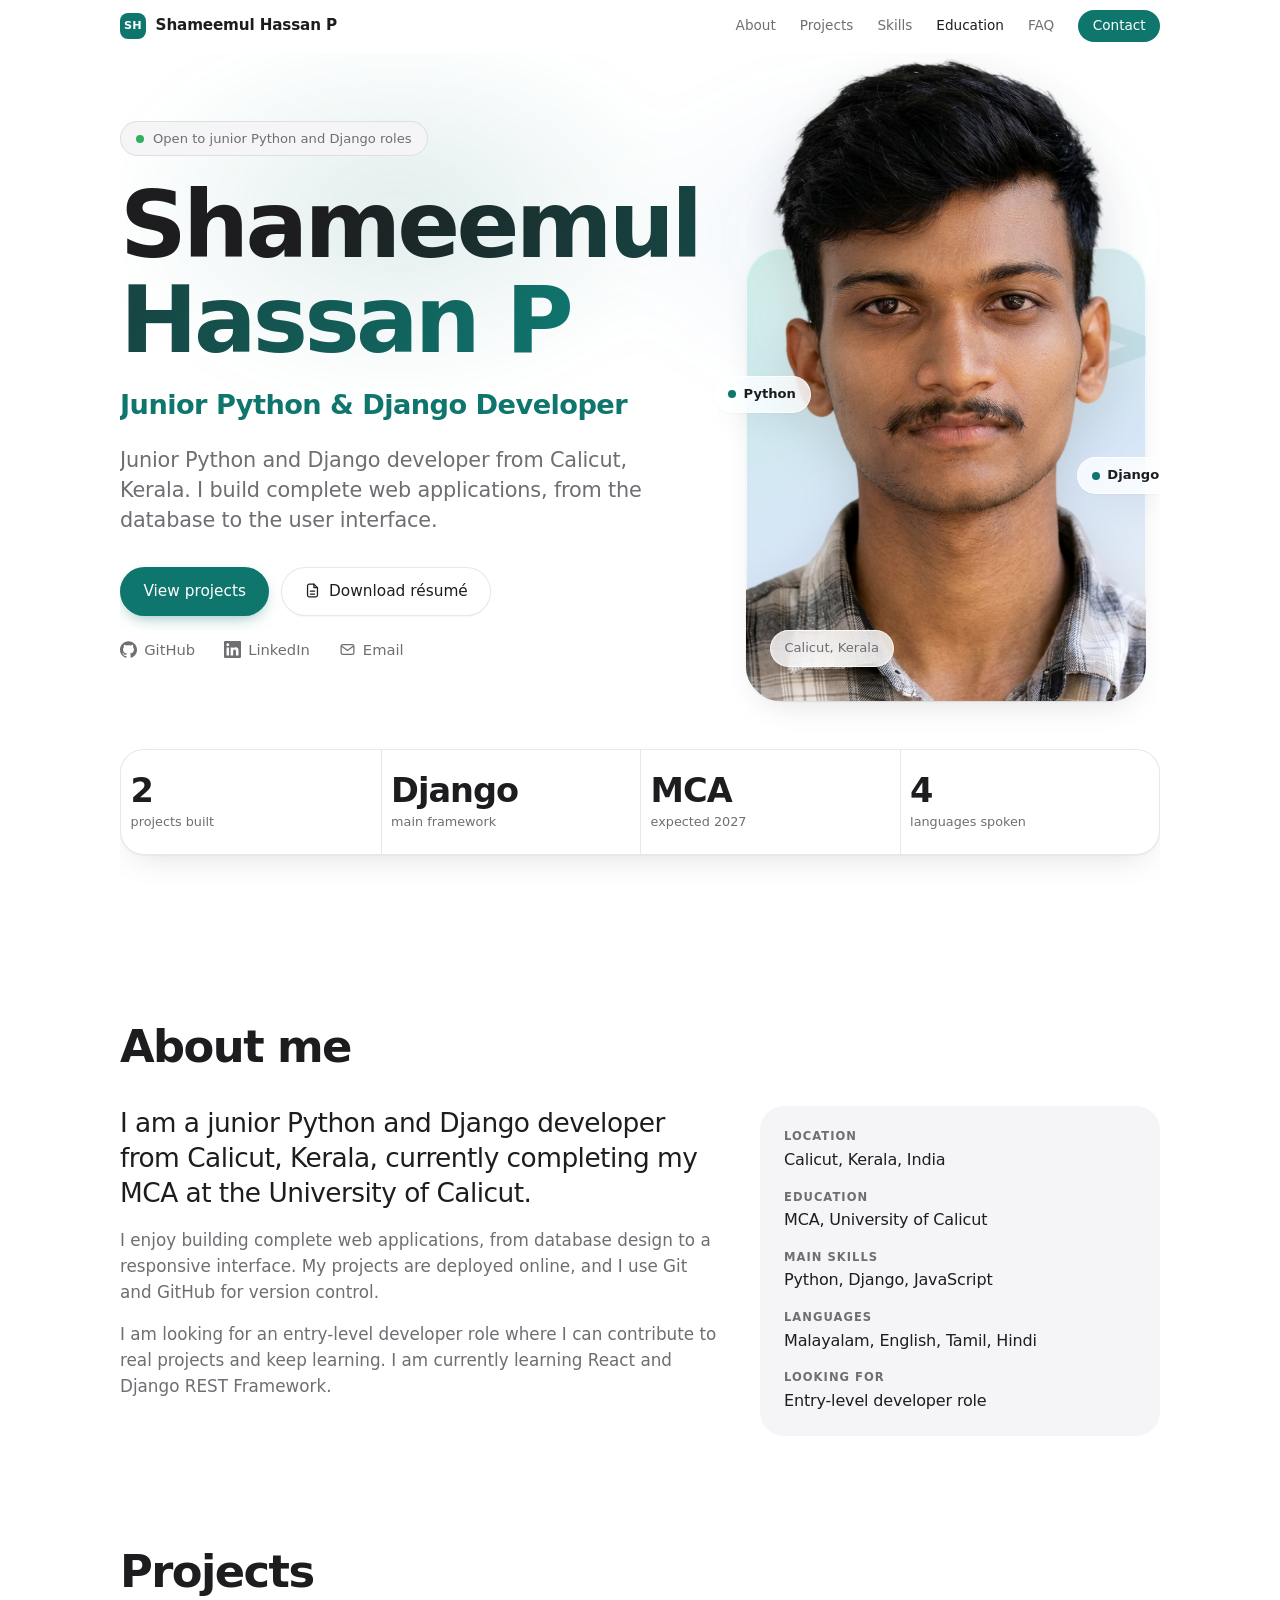
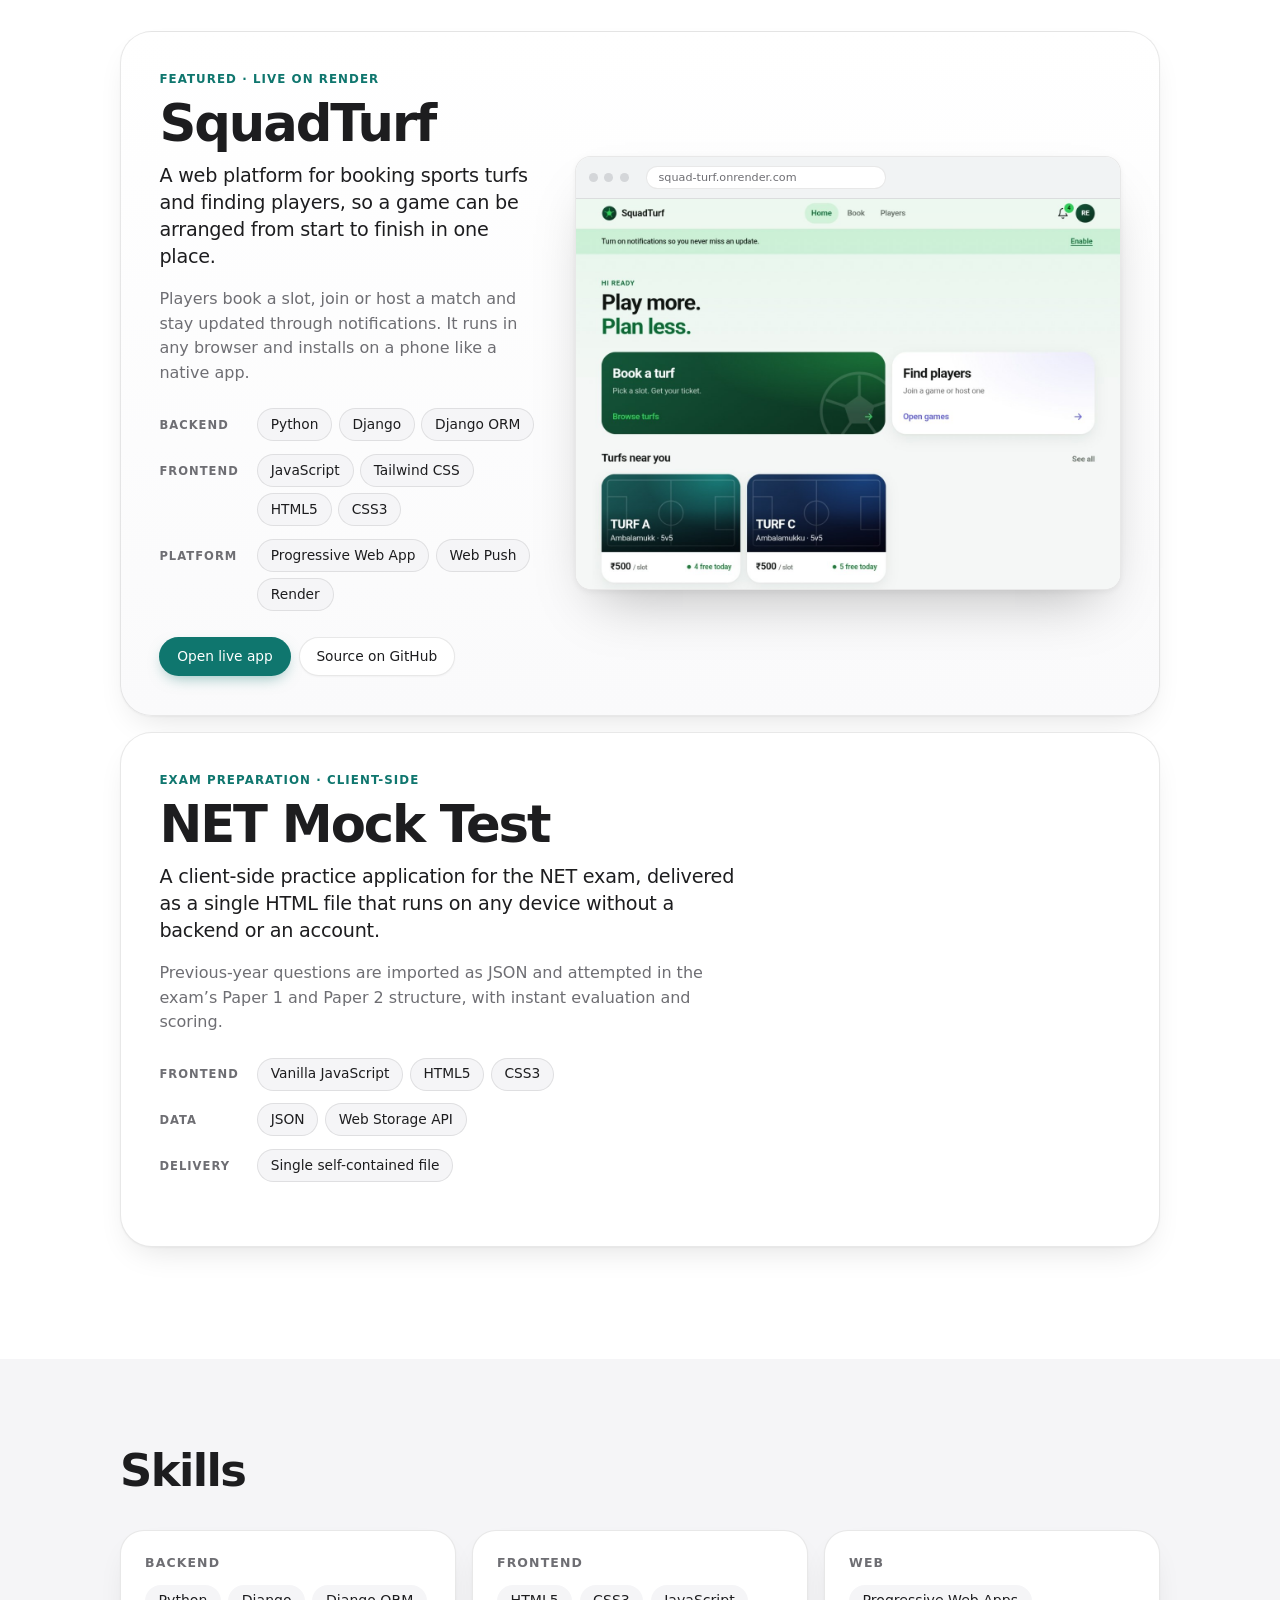
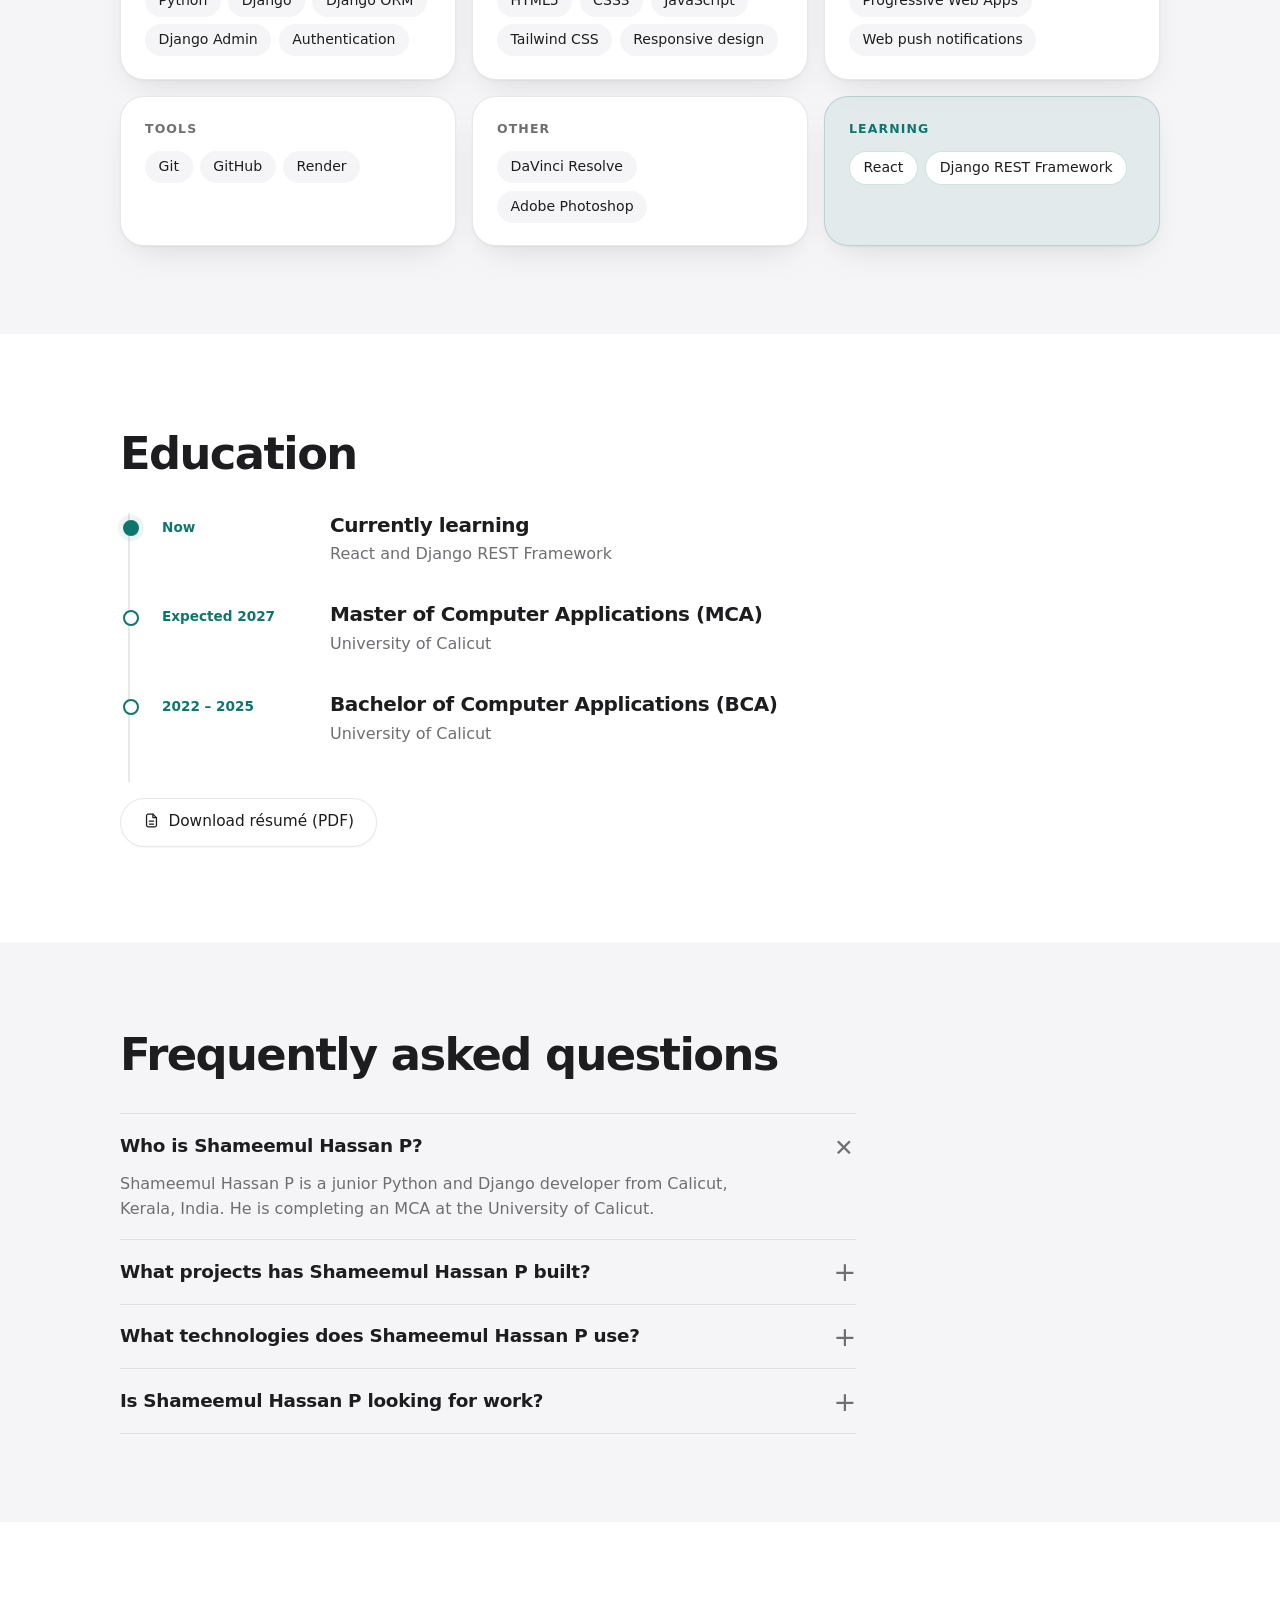
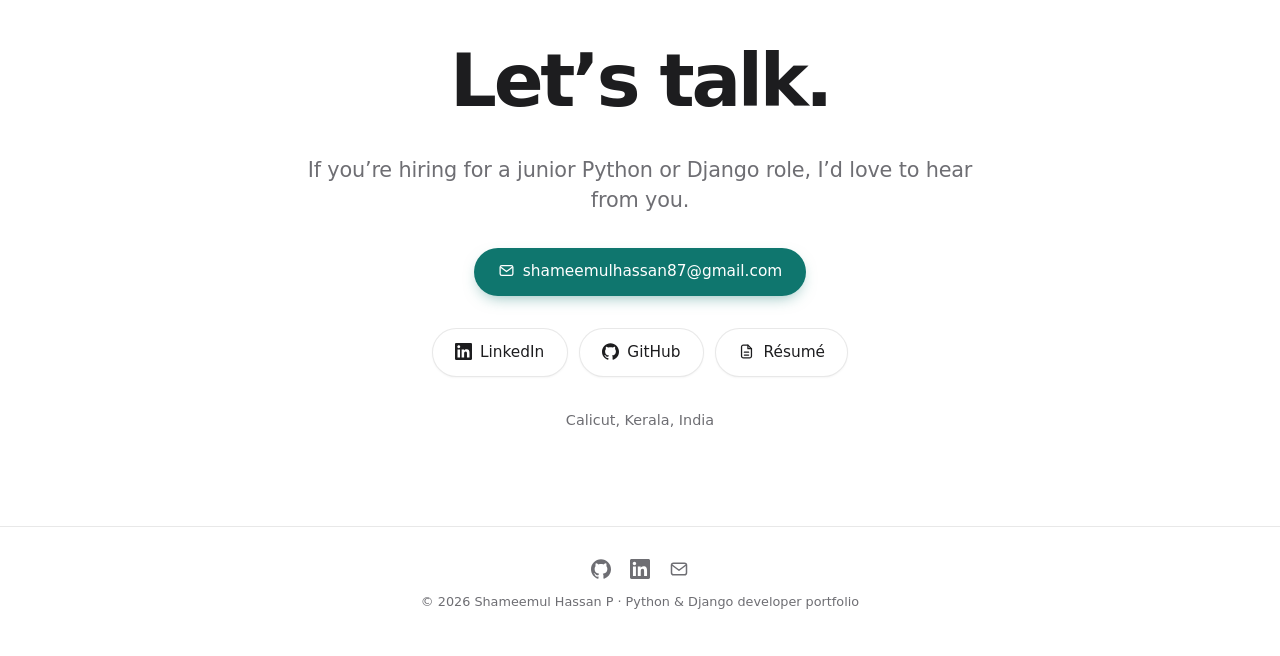
==== commit 68cbb4cb: "Add files via upload" ====
--- a/index.html
+++ b/index.html
@@ -43,6 +43,7 @@
       "@id": "https://shameem123123.github.io/#person",
       "name": "Shameemul Hassan P",
       "alternateName": ["Shameemul Hassan", "Shameemul Hassan P Django Developer"],
+      "image": "https://shameem123123.github.io/portrait.png",
       "url": "https://shameem123123.github.io/",
       "jobTitle": "Junior Python/Django Developer",
       "description": "Shameemul Hassan P is a junior Python and Django developer from Calicut, Kerala, India, completing an MCA at the University of Calicut. He built SquadTurf, a turf booking and player matching web app, and NET Mock Test, a practice app for the NET exam.",
@@ -66,7 +67,8 @@
       "url": "https://shameem123123.github.io/",
       "name": "Shameemul Hassan P – Portfolio",
       "mainEntity": {"@id": "https://shameem123123.github.io/#person"},
-      "dateModified": "2026-11-13"
+      "dateCreated": "2026-11-12T18:00:00+05:30",
+      "dateModified": "2026-11-15T19:00:00+05:30"
     },
     {
       "@type": "FAQPage",
@@ -113,19 +115,30 @@
 <!-- HERO -->
 <section class="hero">
   <div class="wash" aria-hidden="true"></div>
-  <p class="status reveal"><span class="dot" aria-hidden="true"></span>Open to junior Python and Django roles</p>
-  <h1 class="display reveal"><span class="grad">Shameemul Hassan P</span></h1>
-  <p class="role reveal">Junior Python &amp; Django Developer</p>
-  <p class="sub reveal">Junior Python and Django developer from Calicut, Kerala. I build complete web applications, from the database to the user interface.</p>
-  <p class="cta reveal">
+  <div class="hero-grid">
+    <div class="hero-copy">
+      <p class="status reveal"><span class="dot" aria-hidden="true"></span>Open to junior Python and Django roles</p>
+      <h1 class="display reveal"><span class="grad">Shameemul Hassan P</span></h1>
+      <p class="role reveal">Junior Python &amp; Django Developer</p>
+      <p class="sub reveal">Junior Python and Django developer from Calicut, Kerala. I build complete web applications, from the database to the user interface.</p>
+      <p class="cta reveal">
     <a class="btn primary" href="#projects">View projects</a>
     <a class="btn" href="Shameemul_Hassan_Resume.pdf" download="Shameemul_Hassan_Resume.pdf"><svg class="ico" viewBox="0 0 24 24" aria-hidden="true" fill="none" stroke="currentColor" stroke-width="1.8" stroke-linecap="round" stroke-linejoin="round"><path d="M14 3H7.5A2.5 2.5 0 0 0 5 5.5v13A2.5 2.5 0 0 0 7.5 21h9a2.5 2.5 0 0 0 2.5-2.5V8z"/><path d="M14 3v5h5M9 13h6M9 17h6"/></svg>Download résumé</a>
   </p>
-  <p class="social reveal">
+      <p class="social reveal">
     <a href="https://github.com/shameem123123" rel="me noopener" target="_blank"><svg class="ico" viewBox="0 0 24 24" aria-hidden="true"><path d="M12 .297c-6.63 0-12 5.373-12 12 0 5.303 3.438 9.8 8.205 11.385.6.113.82-.258.82-.577 0-.285-.01-1.04-.015-2.04-3.338.724-4.042-1.61-4.042-1.61C4.422 18.07 3.633 17.7 3.633 17.7c-1.087-.744.084-.729.084-.729 1.205.084 1.838 1.236 1.838 1.236 1.07 1.835 2.809 1.305 3.495.998.108-.776.417-1.305.76-1.605-2.665-.3-5.466-1.332-5.466-5.93 0-1.31.465-2.38 1.235-3.22-.135-.303-.54-1.523.105-3.176 0 0 1.005-.322 3.3 1.23.96-.267 1.98-.399 3-.405 1.02.006 2.04.138 3 .405 2.28-1.552 3.285-1.23 3.285-1.23.645 1.653.24 2.873.12 3.176.765.84 1.23 1.91 1.23 3.22 0 4.61-2.805 5.625-5.475 5.92.42.36.81 1.096.81 2.22 0 1.606-.015 2.896-.015 3.286 0 .315.21.69.825.57C20.565 22.092 24 17.592 24 12.297c0-6.627-5.373-12-12-12"/></svg>GitHub</a>
     <a href="https://www.linkedin.com/in/shameemul-hassan-p" rel="me noopener" target="_blank"><svg class="ico" viewBox="0 0 24 24" aria-hidden="true"><path d="M20.447 20.452h-3.554v-5.569c0-1.328-.027-3.037-1.852-3.037-1.853 0-2.136 1.445-2.136 2.939v5.667H9.351V9h3.414v1.561h.046c.477-.9 1.637-1.85 3.37-1.85 3.601 0 4.267 2.37 4.267 5.455v6.286zM5.337 7.433c-1.144 0-2.063-.926-2.063-2.065 0-1.138.92-2.063 2.063-2.063 1.14 0 2.064.925 2.064 2.063 0 1.139-.925 2.065-2.064 2.065zm1.782 13.019H3.555V9h3.564v11.452zM22.225 0H1.771C.792 0 0 .774 0 1.729v20.542C0 23.227.792 24 1.771 24h20.451C23.2 24 24 23.227 24 22.271V1.729C24 .774 23.2 0 22.222 0h.003z"/></svg>LinkedIn</a>
     <a href="mailto:shameemulhassan87@gmail.com"><svg class="ico" viewBox="0 0 24 24" aria-hidden="true" fill="none" stroke="currentColor" stroke-width="1.8" stroke-linecap="round" stroke-linejoin="round"><rect x="3" y="5" width="18" height="14" rx="2.5"/><path d="m4 7.5 8 6 8-6"/></svg>Email</a>
   </p>
+    </div>
+    <figure class="stage reveal">
+      <div class="stage-card" aria-hidden="true"><span class="stage-code">&lt;/&gt;</span></div>
+      <img class="portrait" src="portrait.png" width="688" height="1180" alt="Shameemul Hassan P, junior Python and Django developer from Calicut, Kerala" fetchpriority="high">
+      <span class="chip c1"><i></i>Python</span>
+      <span class="chip c2"><i></i>Django</span>
+      <span class="chip c3">Calicut, Kerala</span>
+    </figure>
+  </div>
   <ul class="stats reveal" aria-label="Highlights">
     <li><strong>2</strong><span>projects built</span></li>
     <li><strong>Django</strong><span>main framework</span></li>
--- a/style.css
+++ b/style.css
@@ -262,3 +262,30 @@
 @media (prefers-contrast:more){
   :root{--line:rgba(0,0,0,.45);--muted:#3a3a3c}
 }
+
+/* ---------- Hero portrait ---------- */
+.hero{text-align:left;padding:7.5rem 0 4.5rem}
+.hero-grid{display:grid;grid-template-columns:1.15fr .85fr;align-items:end;gap:2rem}
+.hero-copy{padding-bottom:2.5rem}
+.hero .sub{margin-left:0;margin-right:0}
+.hero .cta,.hero .social{justify-content:flex-start}
+.stage{position:relative;margin:0;width:min(400px,100%);justify-self:center;aspect-ratio:688/1000}
+.stage-card{position:absolute;left:0;right:0;bottom:0;top:22%;border-radius:36px;overflow:hidden;
+  background:radial-gradient(90% 70% at 50% 8%,rgba(255,255,255,.9),transparent 60%),linear-gradient(160deg,#c9ece6 0%,#d7e6f7 55%,#eef0f4 100%);
+  box-shadow:var(--shadow),inset 0 0 0 1px rgba(255,255,255,.7)}
+.stage-code{position:absolute;right:-.05em;top:.15em;font-size:9rem;font-weight:800;letter-spacing:-.08em;color:rgba(15,118,110,.09);line-height:1}
+.portrait{position:absolute;left:0;bottom:0;width:100%;height:auto;clip-path:inset(0 round 0 0 36px 36px);filter:drop-shadow(0 18px 24px rgba(0,0,0,.12))}
+.chip{position:absolute;display:inline-flex;align-items:center;gap:.45rem;padding:.45rem .85rem;border-radius:99px;font-size:.82rem;font-weight:600;
+  background:var(--glass);-webkit-backdrop-filter:saturate(180%) blur(16px);backdrop-filter:saturate(180%) blur(16px);border:1px solid rgba(255,255,255,.8);box-shadow:var(--shadow);color:var(--ink)}
+.chip i{width:8px;height:8px;border-radius:50%;background:var(--accent)}
+.chip.c1{left:-8%;top:44%}.chip.c2{right:-7%;top:58%}.chip.c3{left:6%;bottom:6%;font-weight:500;color:var(--muted)}
+.hero .stats{margin-top:3rem;max-width:none}
+@media (max-width:820px){
+  .hero{padding-top:6rem}
+  .hero-grid{grid-template-columns:1fr;gap:1.2rem}
+  .stage{order:-1;width:min(240px,66%)}
+  .hero-copy{text-align:center;padding-bottom:0}
+  .hero .cta,.hero .social{justify-content:center}
+  .hero .sub{margin-left:auto;margin-right:auto}
+  .chip.c1{left:-12%}.chip.c2{right:-12%}
+}
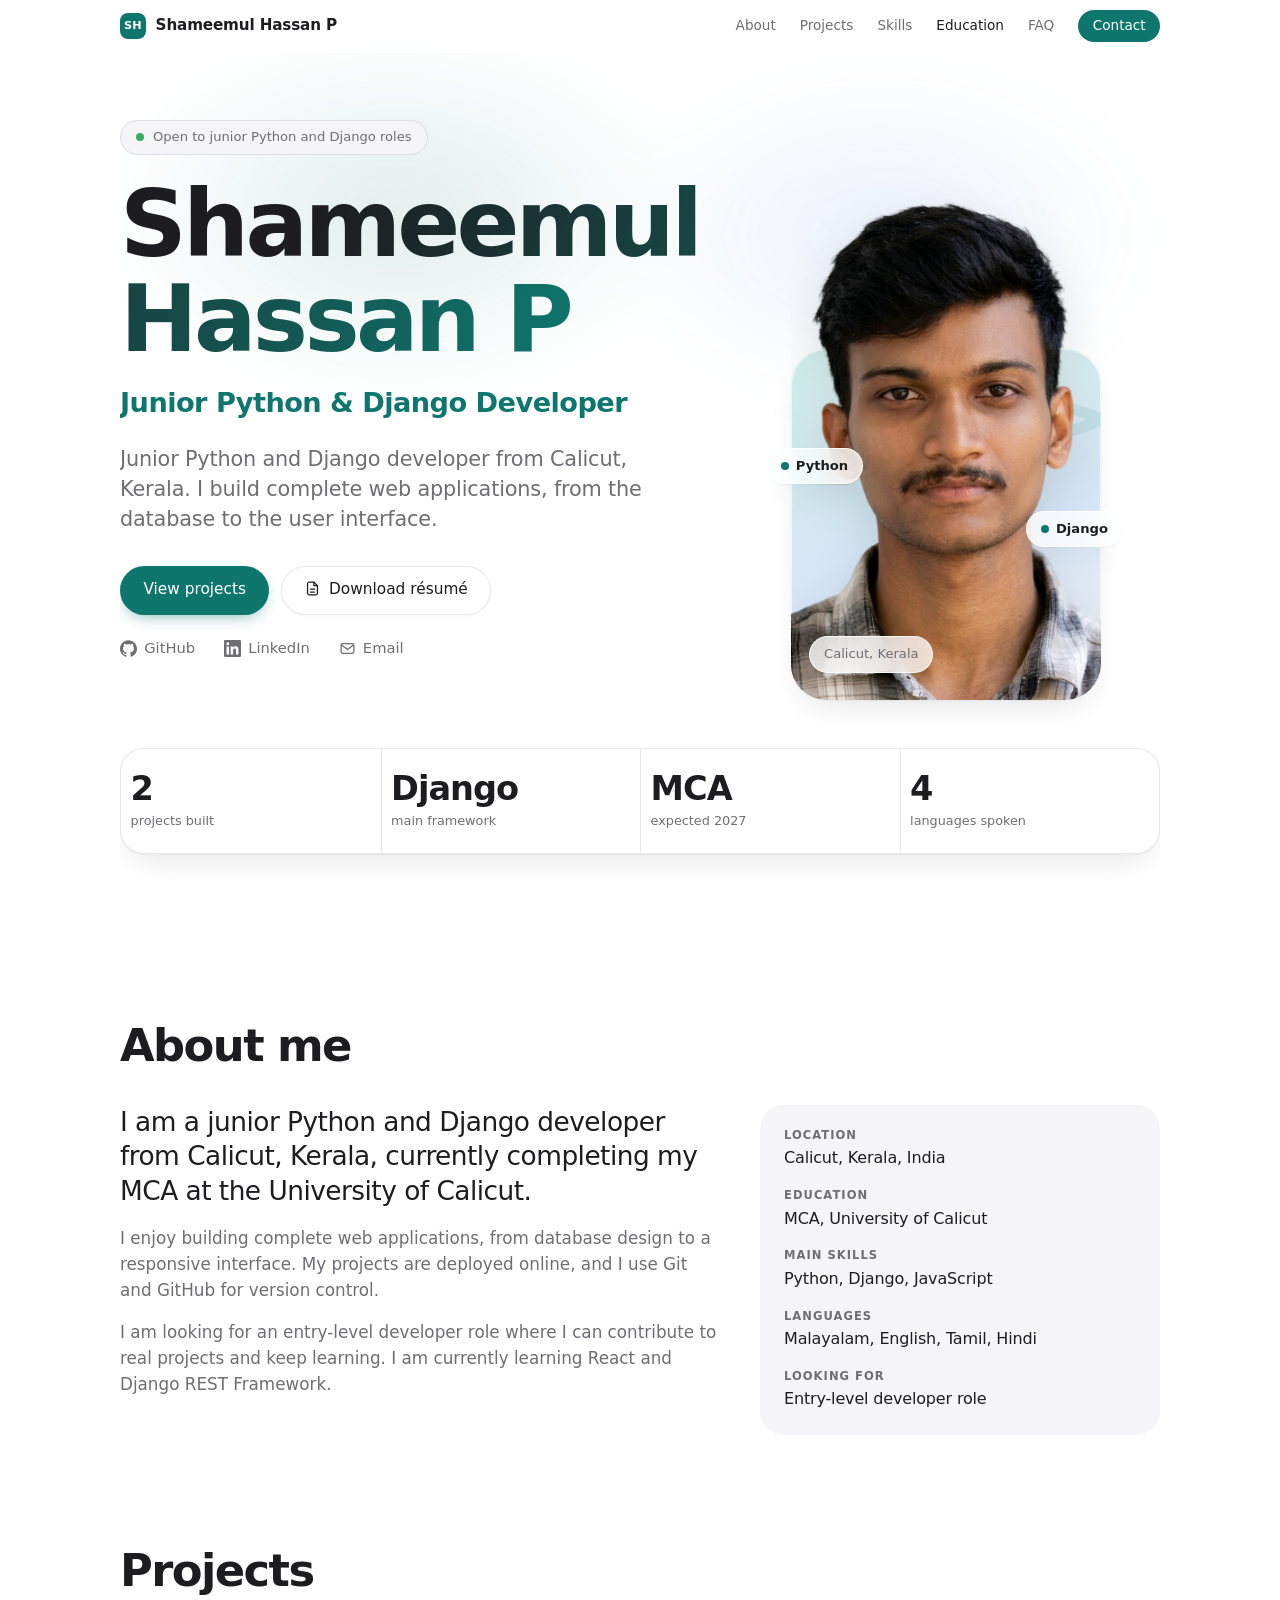
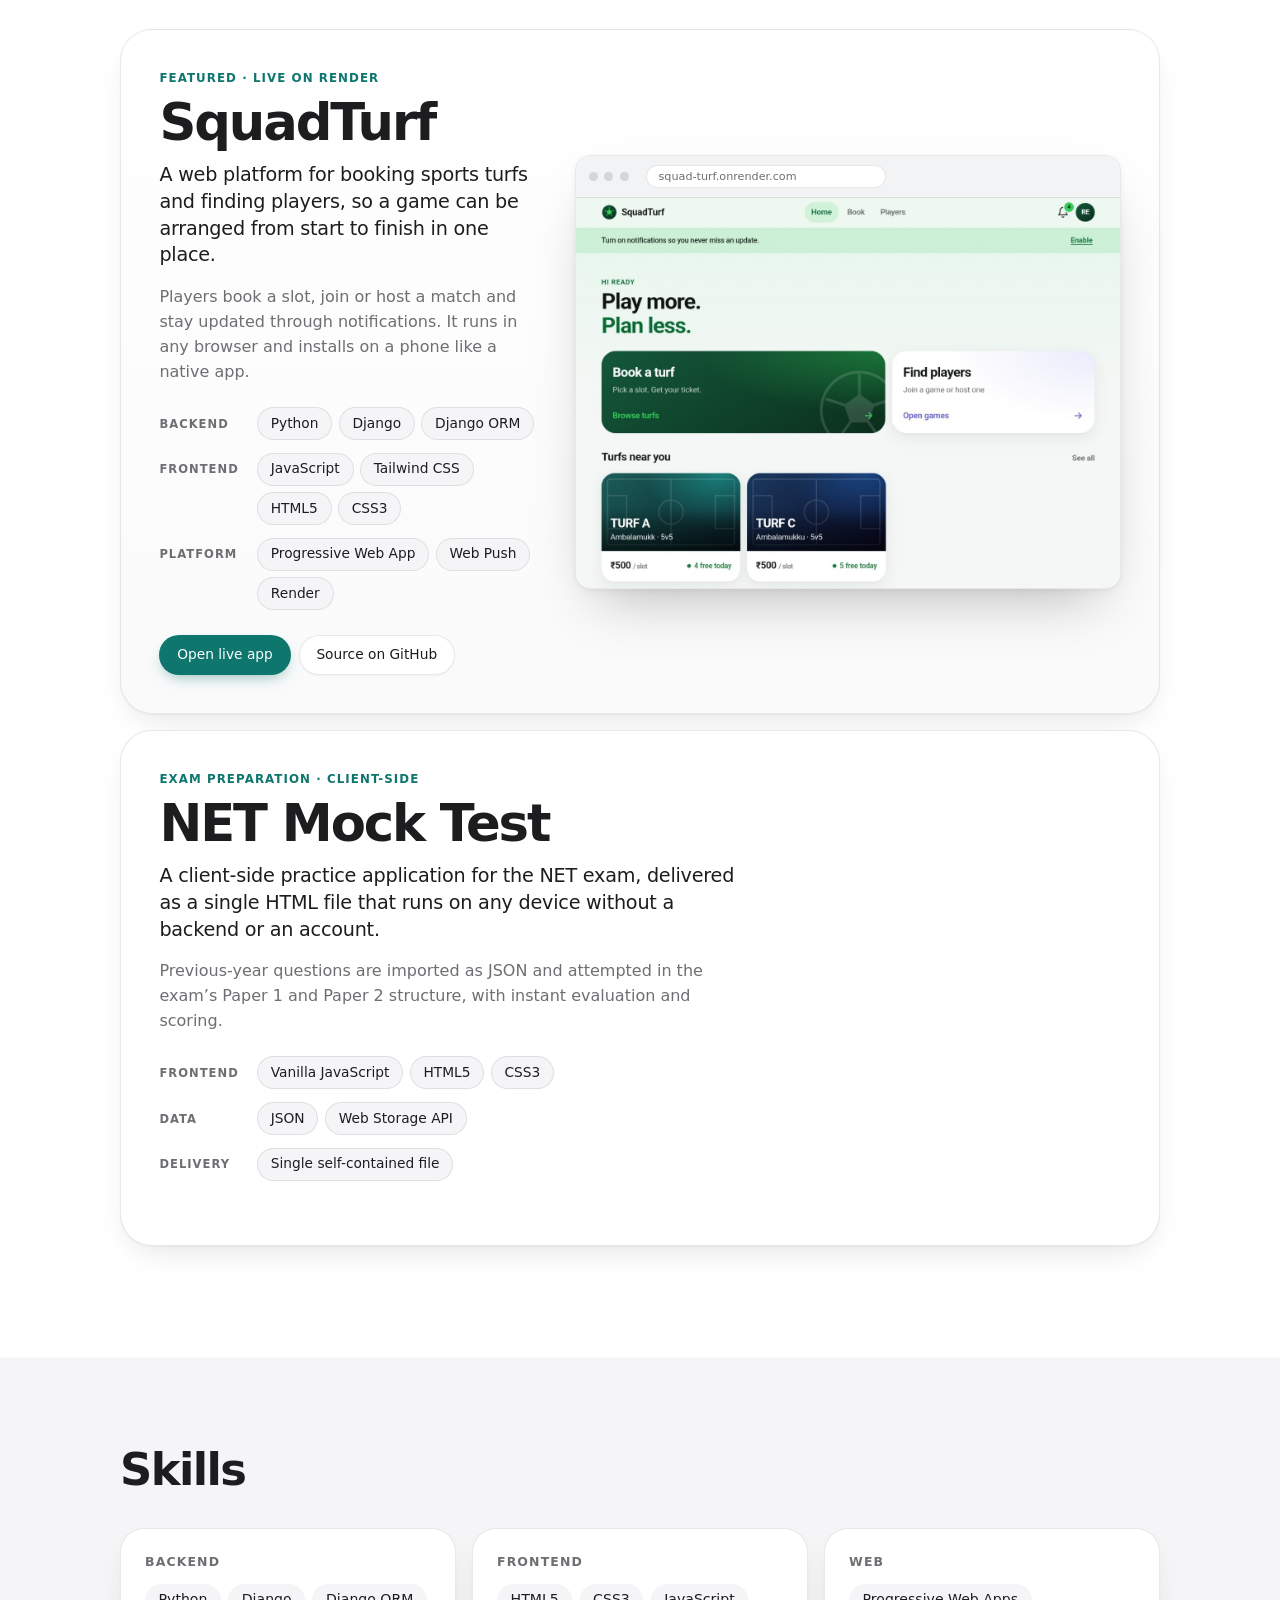
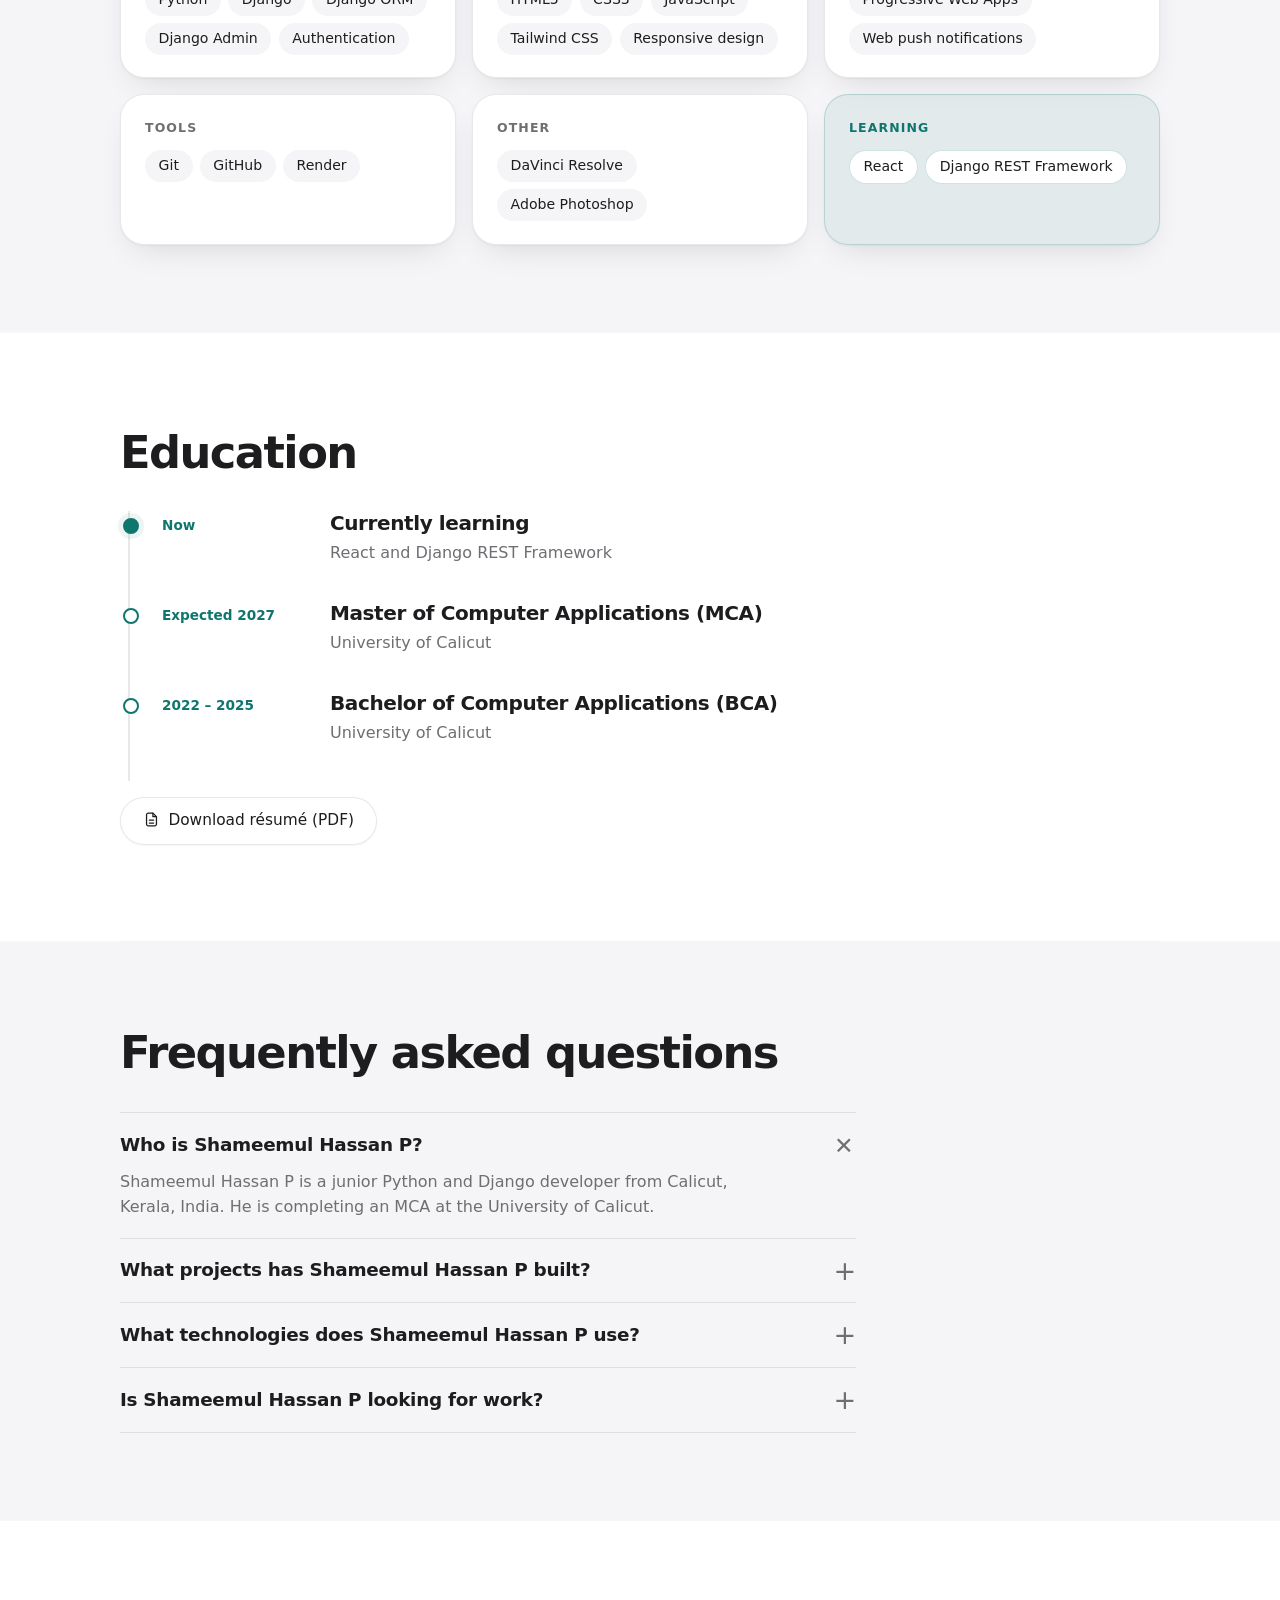
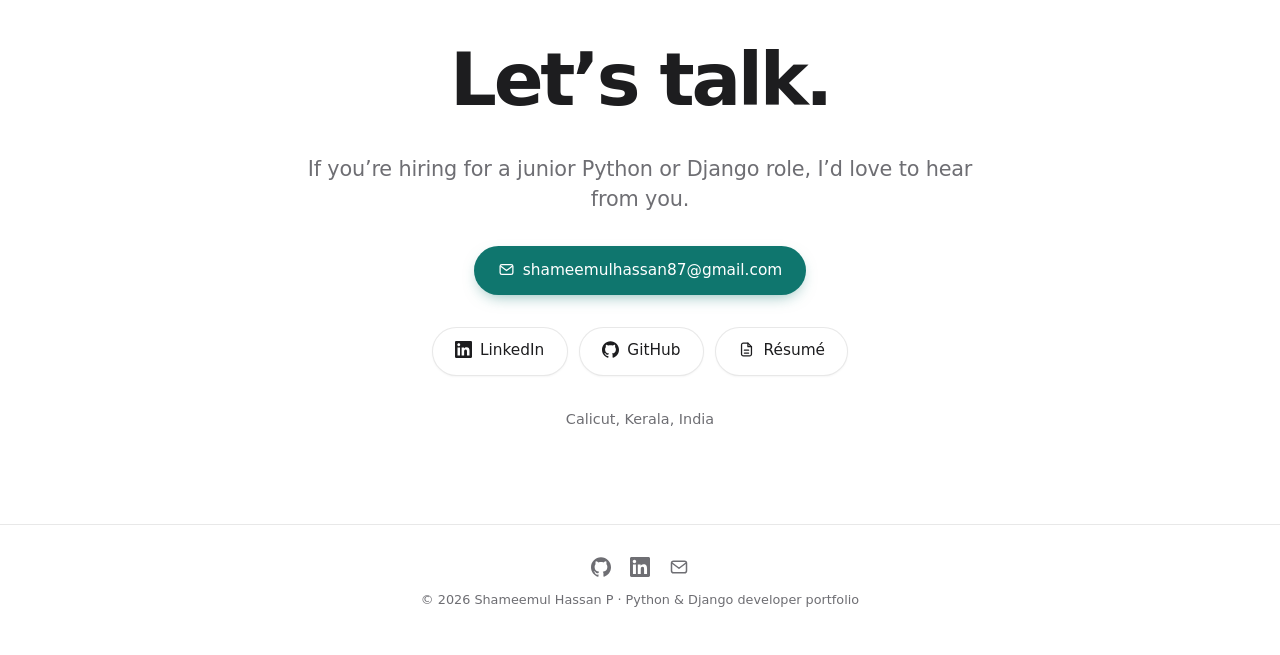
==== commit 9f624088: "Add files via upload" ====
--- a/index.html
+++ b/index.html
@@ -31,7 +31,7 @@
 <link rel="icon" href="data:image/svg+xml,%3Csvg xmlns=%27http://www.w3.org/2000/svg%27 viewBox=%270 0 100 100%27%3E%3Crect width=%27100%27 height=%27100%27 rx=%2722%27 fill=%27%230f766e%27/%3E%3Ctext x=%2750%27 y=%2768%27 font-size=%2755%27 font-family=%27system-ui%27 font-weight=%27700%27 text-anchor=%27middle%27 fill=%27white%27%3ESH%3C/text%3E%3C/svg%3E">
 <link rel="me" href="https://www.linkedin.com/in/shameemul-hassan-p">
 <link rel="me" href="https://github.com/shameem123123">
-<link rel="stylesheet" href="style.css">
+<link rel="stylesheet" href="style.css?v=4">
 <script>document.documentElement.classList.add('js')</script>
 
 <script type="application/ld+json">
--- a/style.css
+++ b/style.css
@@ -269,11 +269,11 @@
 .hero-copy{padding-bottom:2.5rem}
 .hero .sub{margin-left:0;margin-right:0}
 .hero .cta,.hero .social{justify-content:flex-start}
-.stage{position:relative;margin:0;width:min(400px,100%);justify-self:center;aspect-ratio:688/1000}
+.stage{position:relative;margin:0;width:min(310px,100%);justify-self:center;aspect-ratio:688/1000}
 .stage-card{position:absolute;left:0;right:0;bottom:0;top:22%;border-radius:36px;overflow:hidden;
   background:radial-gradient(90% 70% at 50% 8%,rgba(255,255,255,.9),transparent 60%),linear-gradient(160deg,#c9ece6 0%,#d7e6f7 55%,#eef0f4 100%);
   box-shadow:var(--shadow),inset 0 0 0 1px rgba(255,255,255,.7)}
-.stage-code{position:absolute;right:-.05em;top:.15em;font-size:9rem;font-weight:800;letter-spacing:-.08em;color:rgba(15,118,110,.09);line-height:1}
+.stage-code{position:absolute;right:-.05em;top:.15em;font-size:6.5rem;font-weight:800;letter-spacing:-.08em;color:rgba(15,118,110,.09);line-height:1}
 .portrait{position:absolute;left:0;bottom:0;width:100%;height:auto;clip-path:inset(0 round 0 0 36px 36px);filter:drop-shadow(0 18px 24px rgba(0,0,0,.12))}
 .chip{position:absolute;display:inline-flex;align-items:center;gap:.45rem;padding:.45rem .85rem;border-radius:99px;font-size:.82rem;font-weight:600;
   background:var(--glass);-webkit-backdrop-filter:saturate(180%) blur(16px);backdrop-filter:saturate(180%) blur(16px);border:1px solid rgba(255,255,255,.8);box-shadow:var(--shadow);color:var(--ink)}
@@ -283,7 +283,7 @@
 @media (max-width:820px){
   .hero{padding-top:6rem}
   .hero-grid{grid-template-columns:1fr;gap:1.2rem}
-  .stage{order:-1;width:min(240px,66%)}
+  .stage{order:-1;width:min(190px,54%)}
   .hero-copy{text-align:center;padding-bottom:0}
   .hero .cta,.hero .social{justify-content:center}
   .hero .sub{margin-left:auto;margin-right:auto}
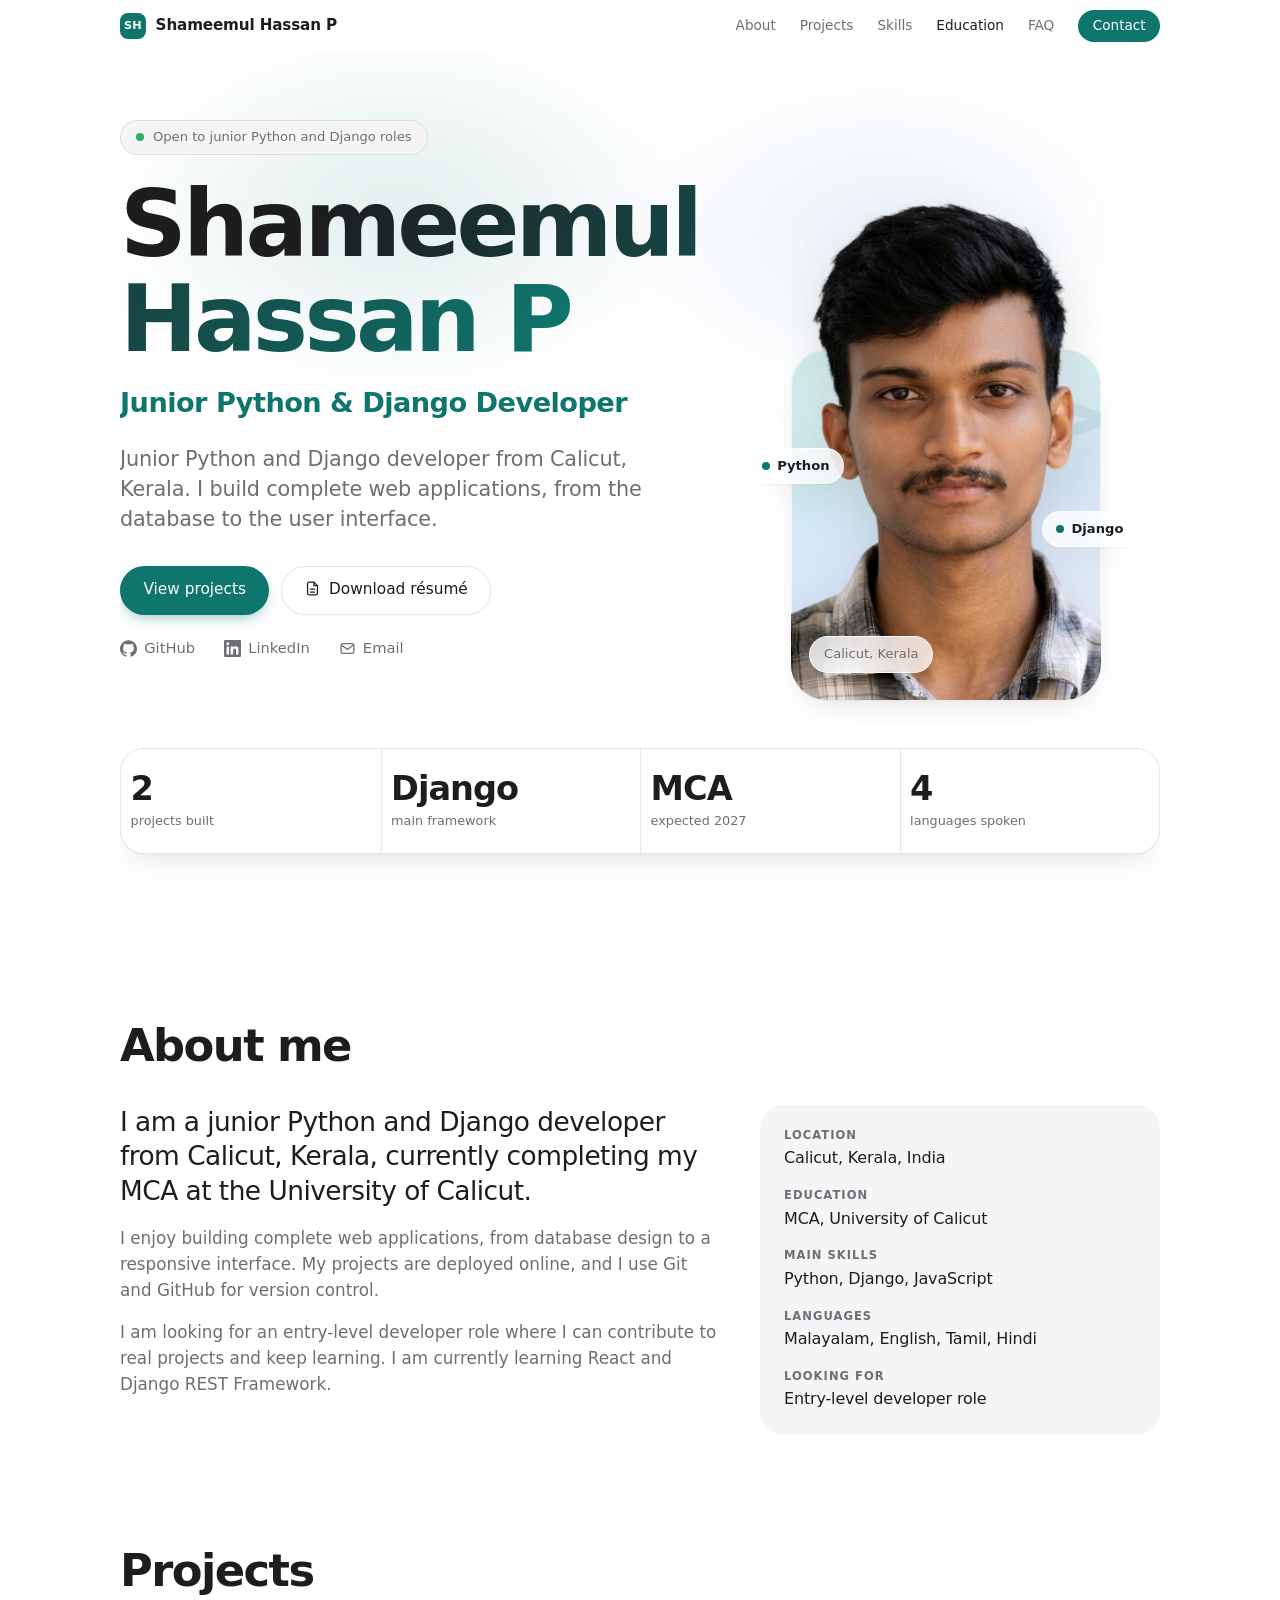
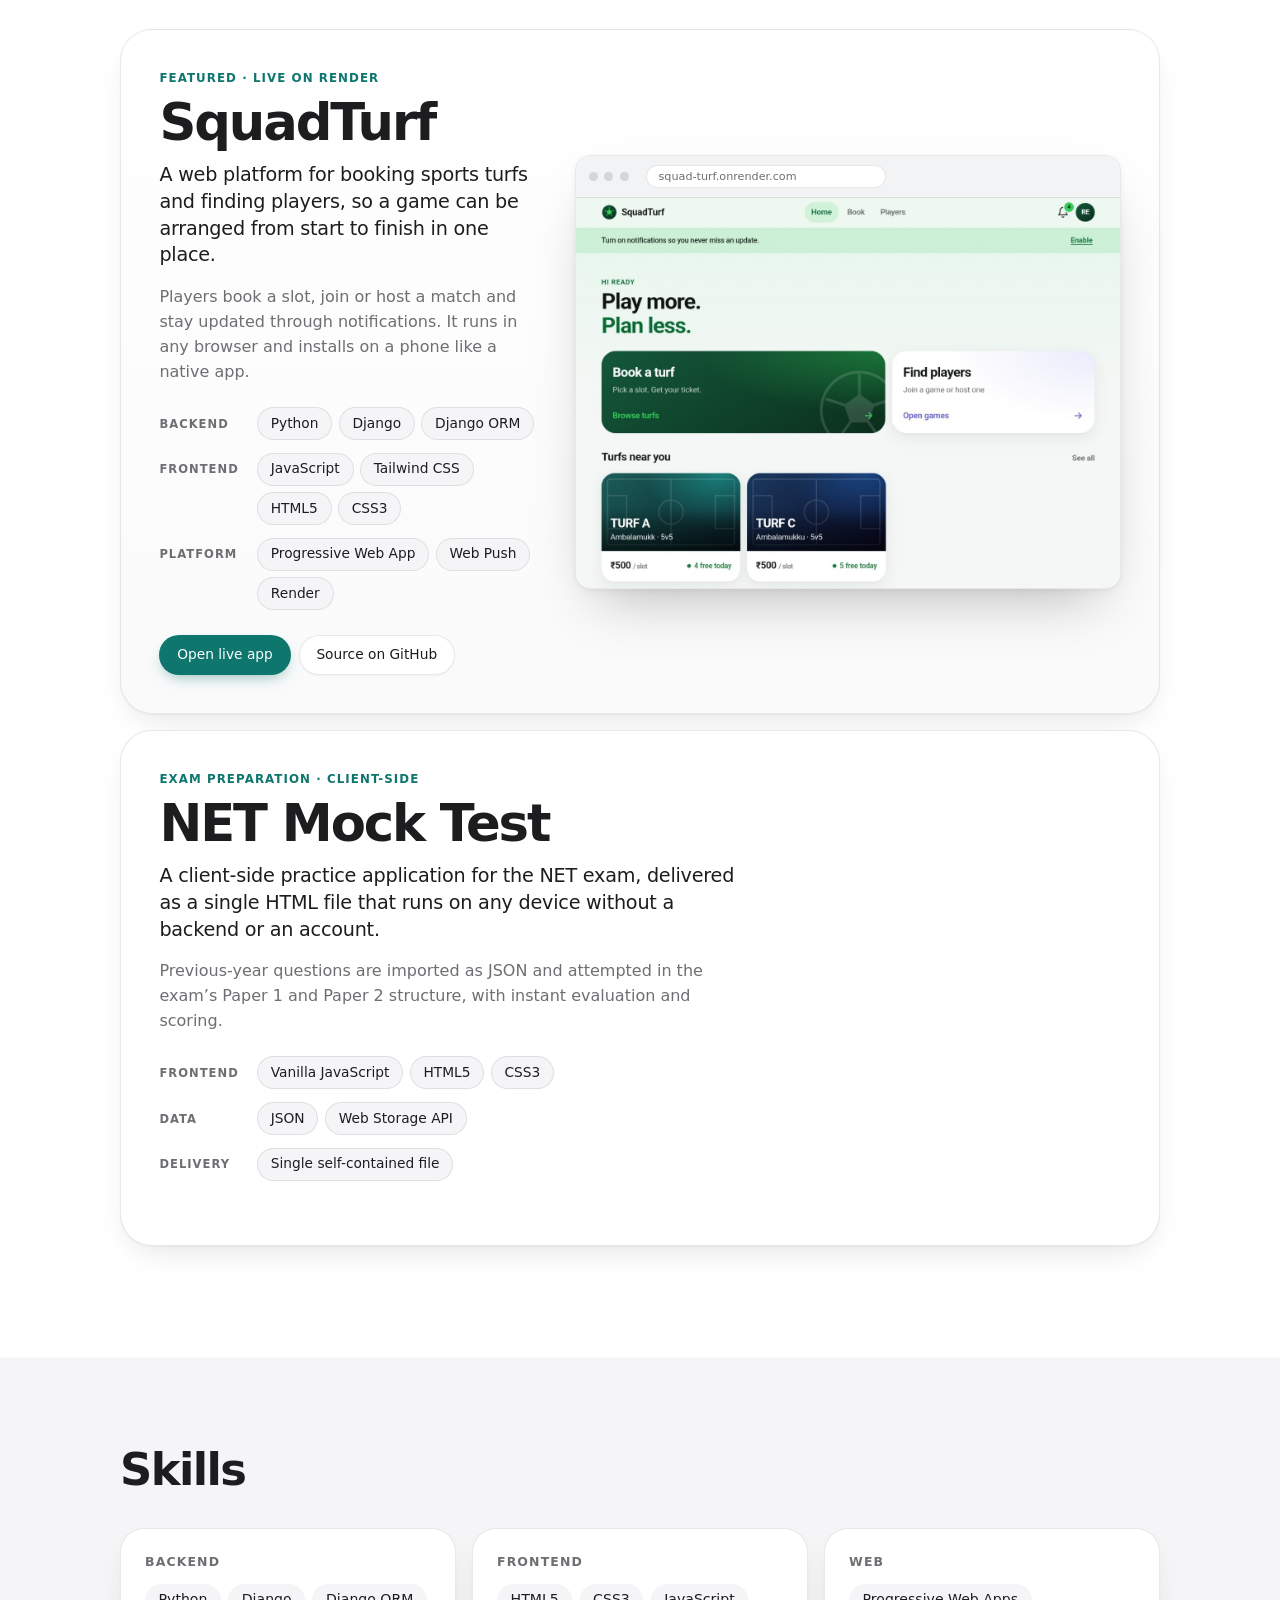
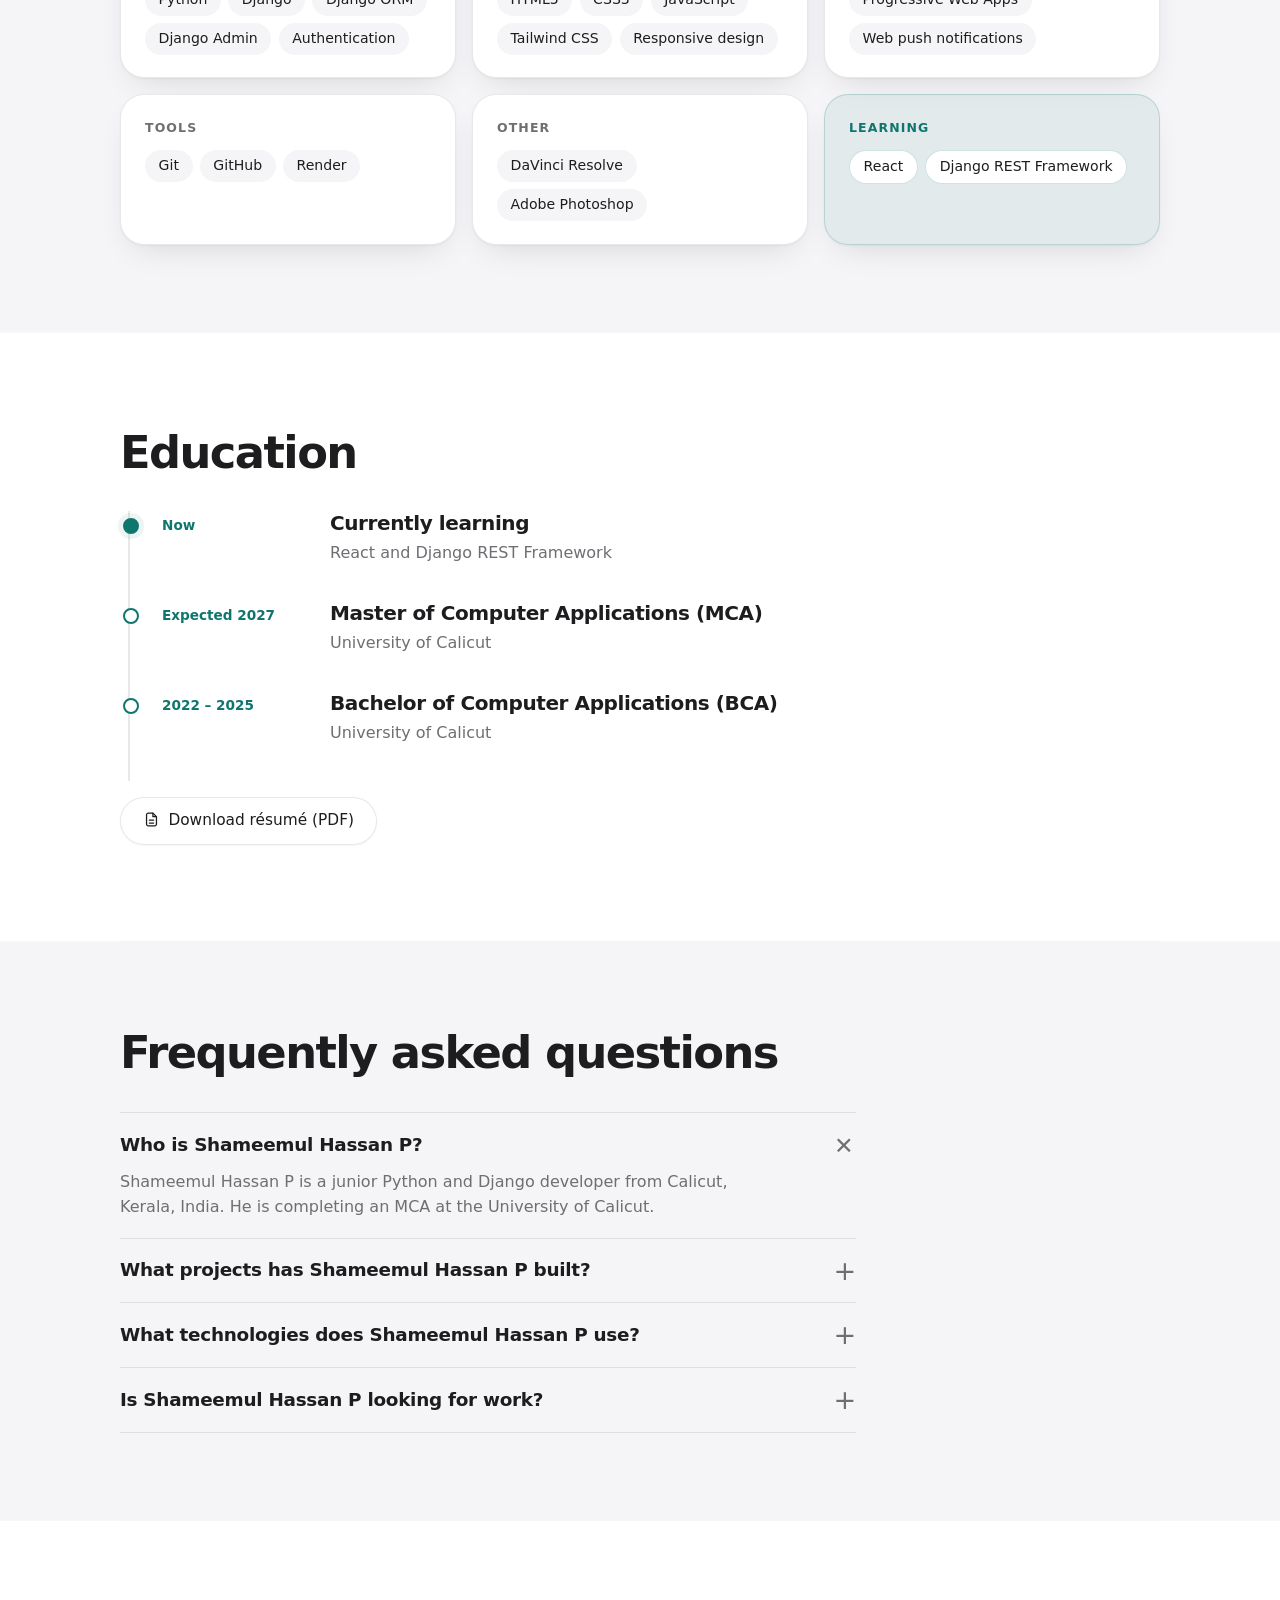
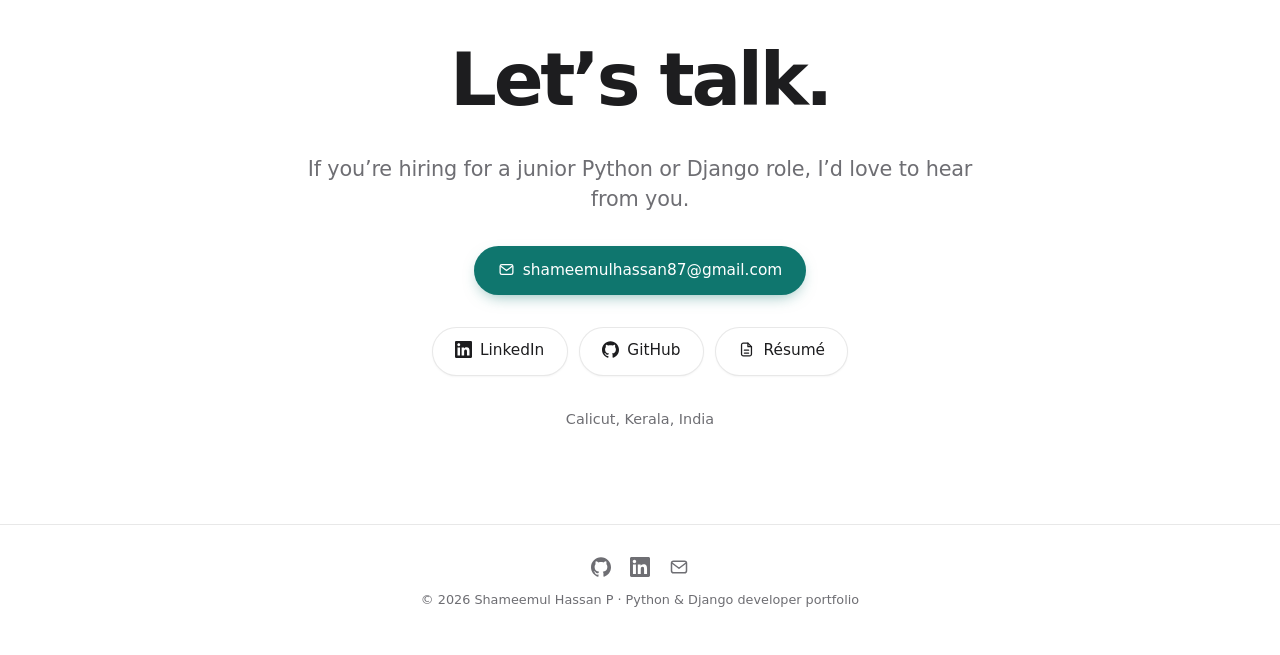
==== commit 39cbf654: "Add files via upload" ====
--- a/index.html
+++ b/index.html
@@ -31,7 +31,7 @@
 <link rel="icon" href="data:image/svg+xml,%3Csvg xmlns=%27http://www.w3.org/2000/svg%27 viewBox=%270 0 100 100%27%3E%3Crect width=%27100%27 height=%27100%27 rx=%2722%27 fill=%27%230f766e%27/%3E%3Ctext x=%2750%27 y=%2768%27 font-size=%2755%27 font-family=%27system-ui%27 font-weight=%27700%27 text-anchor=%27middle%27 fill=%27white%27%3ESH%3C/text%3E%3C/svg%3E">
 <link rel="me" href="https://www.linkedin.com/in/shameemul-hassan-p">
 <link rel="me" href="https://github.com/shameem123123">
-<link rel="stylesheet" href="style.css?v=4">
+<link rel="stylesheet" href="style.css?v=6">
 <script>document.documentElement.classList.add('js')</script>
 
 <script type="application/ld+json">
--- a/style.css
+++ b/style.css
@@ -278,7 +278,7 @@
 .chip{position:absolute;display:inline-flex;align-items:center;gap:.45rem;padding:.45rem .85rem;border-radius:99px;font-size:.82rem;font-weight:600;
   background:var(--glass);-webkit-backdrop-filter:saturate(180%) blur(16px);backdrop-filter:saturate(180%) blur(16px);border:1px solid rgba(255,255,255,.8);box-shadow:var(--shadow);color:var(--ink)}
 .chip i{width:8px;height:8px;border-radius:50%;background:var(--accent)}
-.chip.c1{left:-8%;top:44%}.chip.c2{right:-7%;top:58%}.chip.c3{left:6%;bottom:6%;font-weight:500;color:var(--muted)}
+.chip.c1{left:-14%;top:44%}.chip.c2{right:-12%;top:58%}.chip.c3{left:6%;bottom:6%;font-weight:500;color:var(--muted)}
 .hero .stats{margin-top:3rem;max-width:none}
 @media (max-width:820px){
   .hero{padding-top:6rem}
@@ -287,5 +287,5 @@
   .hero-copy{text-align:center;padding-bottom:0}
   .hero .cta,.hero .social{justify-content:center}
   .hero .sub{margin-left:auto;margin-right:auto}
-  .chip.c1{left:-12%}.chip.c2{right:-12%}
-}
+  .chip.c1{left:-30%;top:62%}.chip.c2{right:-30%;top:78%}.chip.c3{display:none}
+}
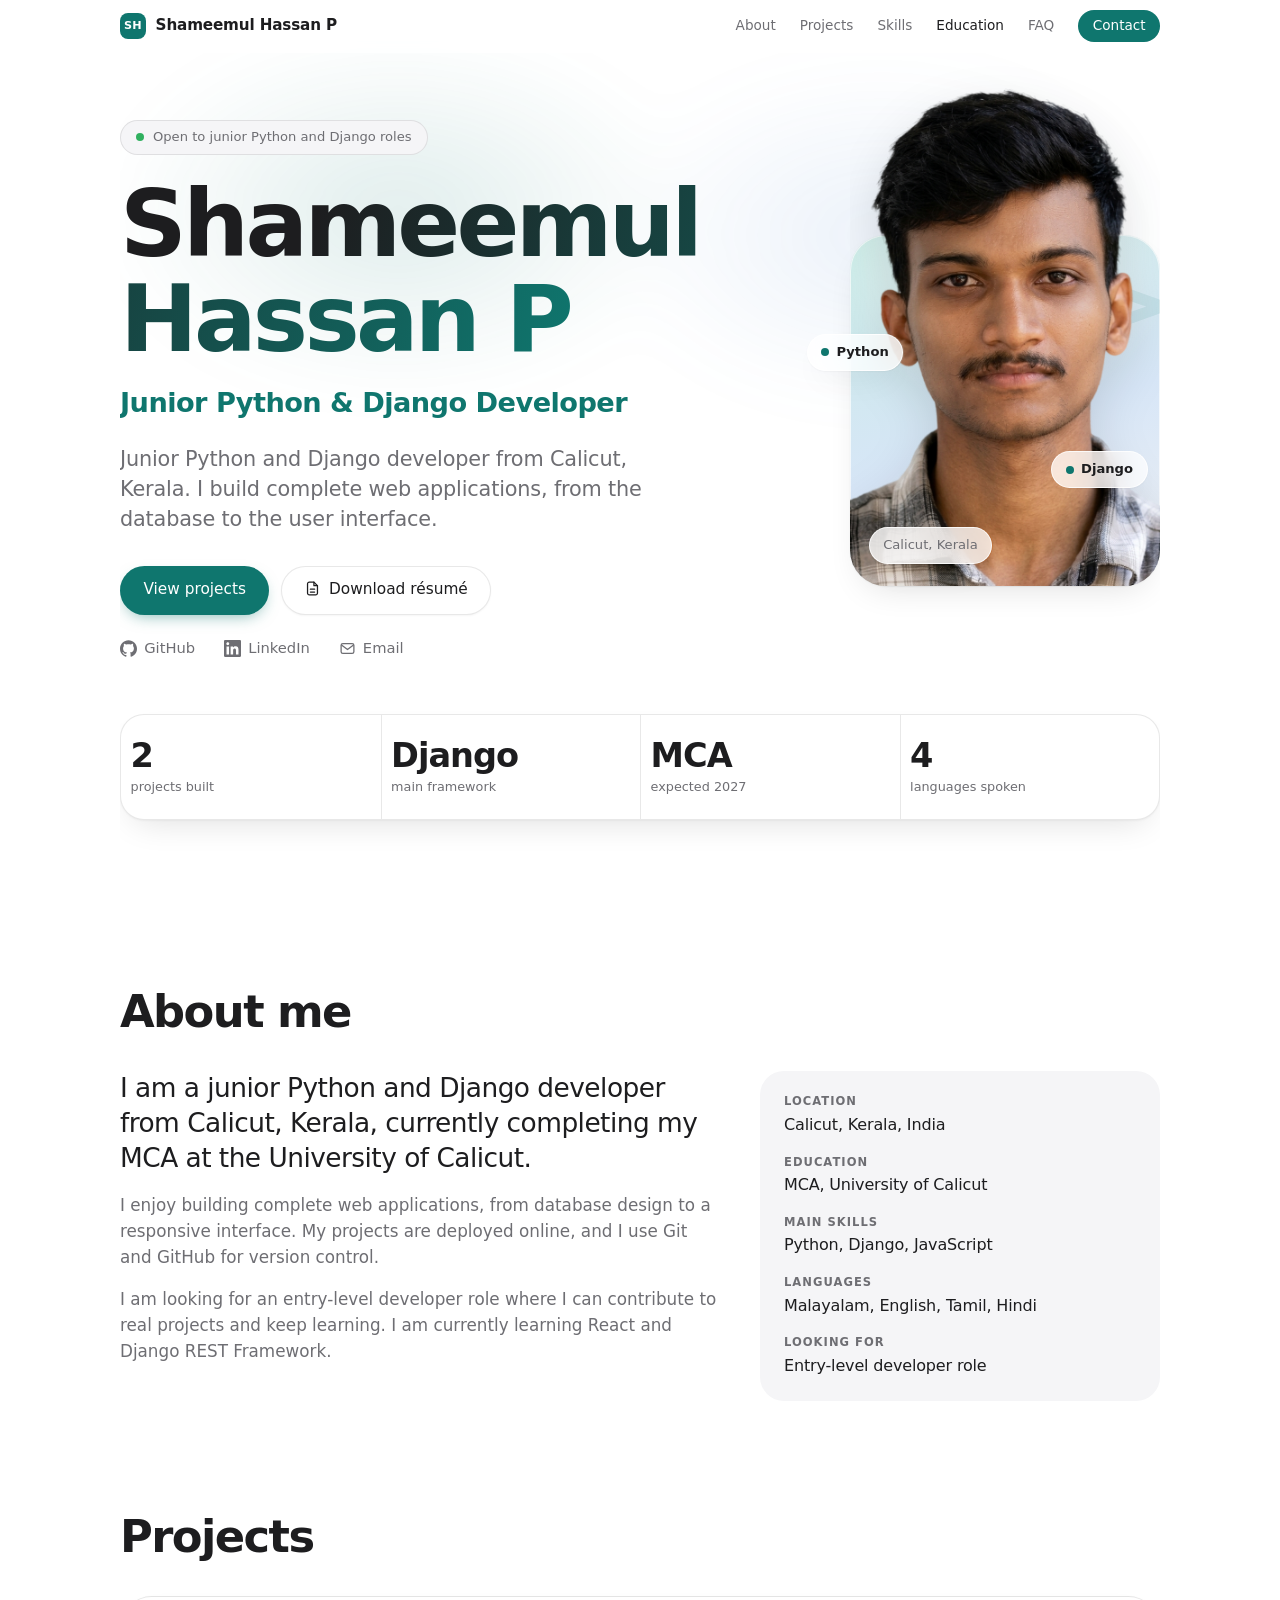
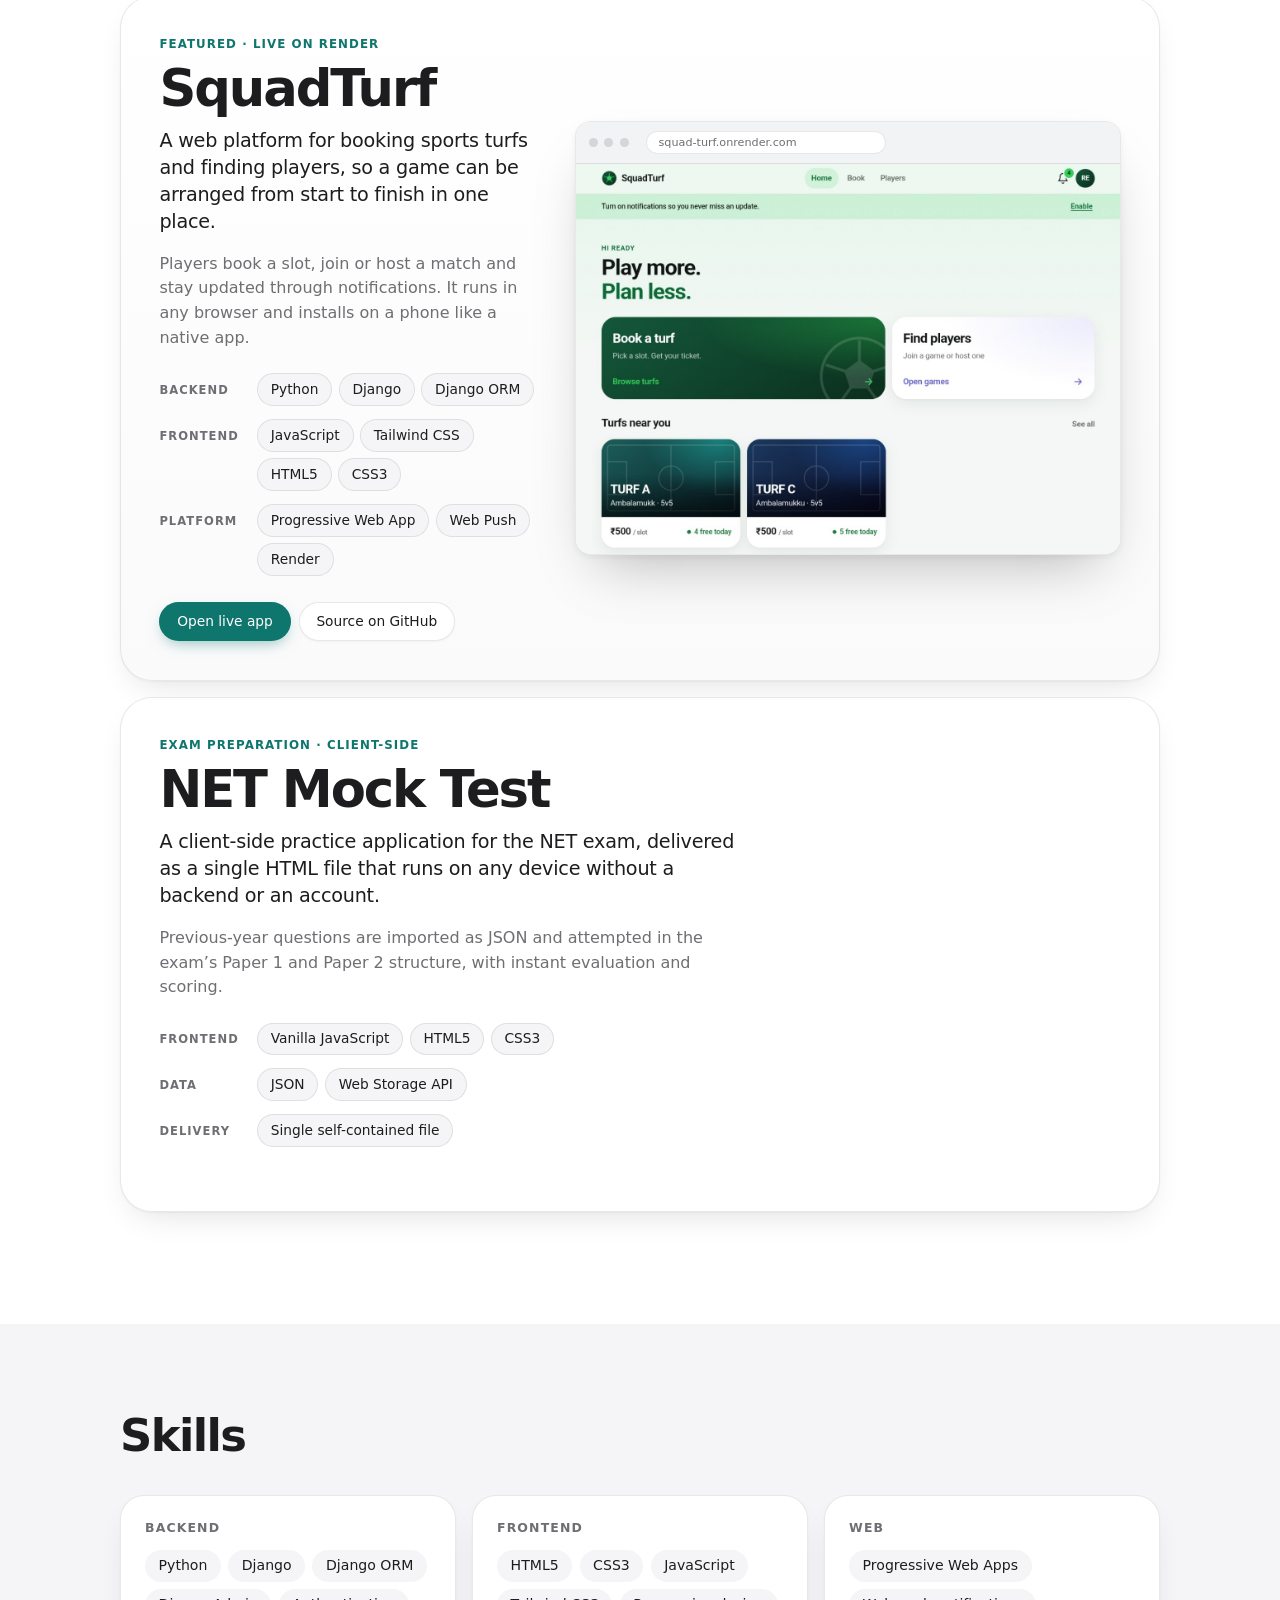
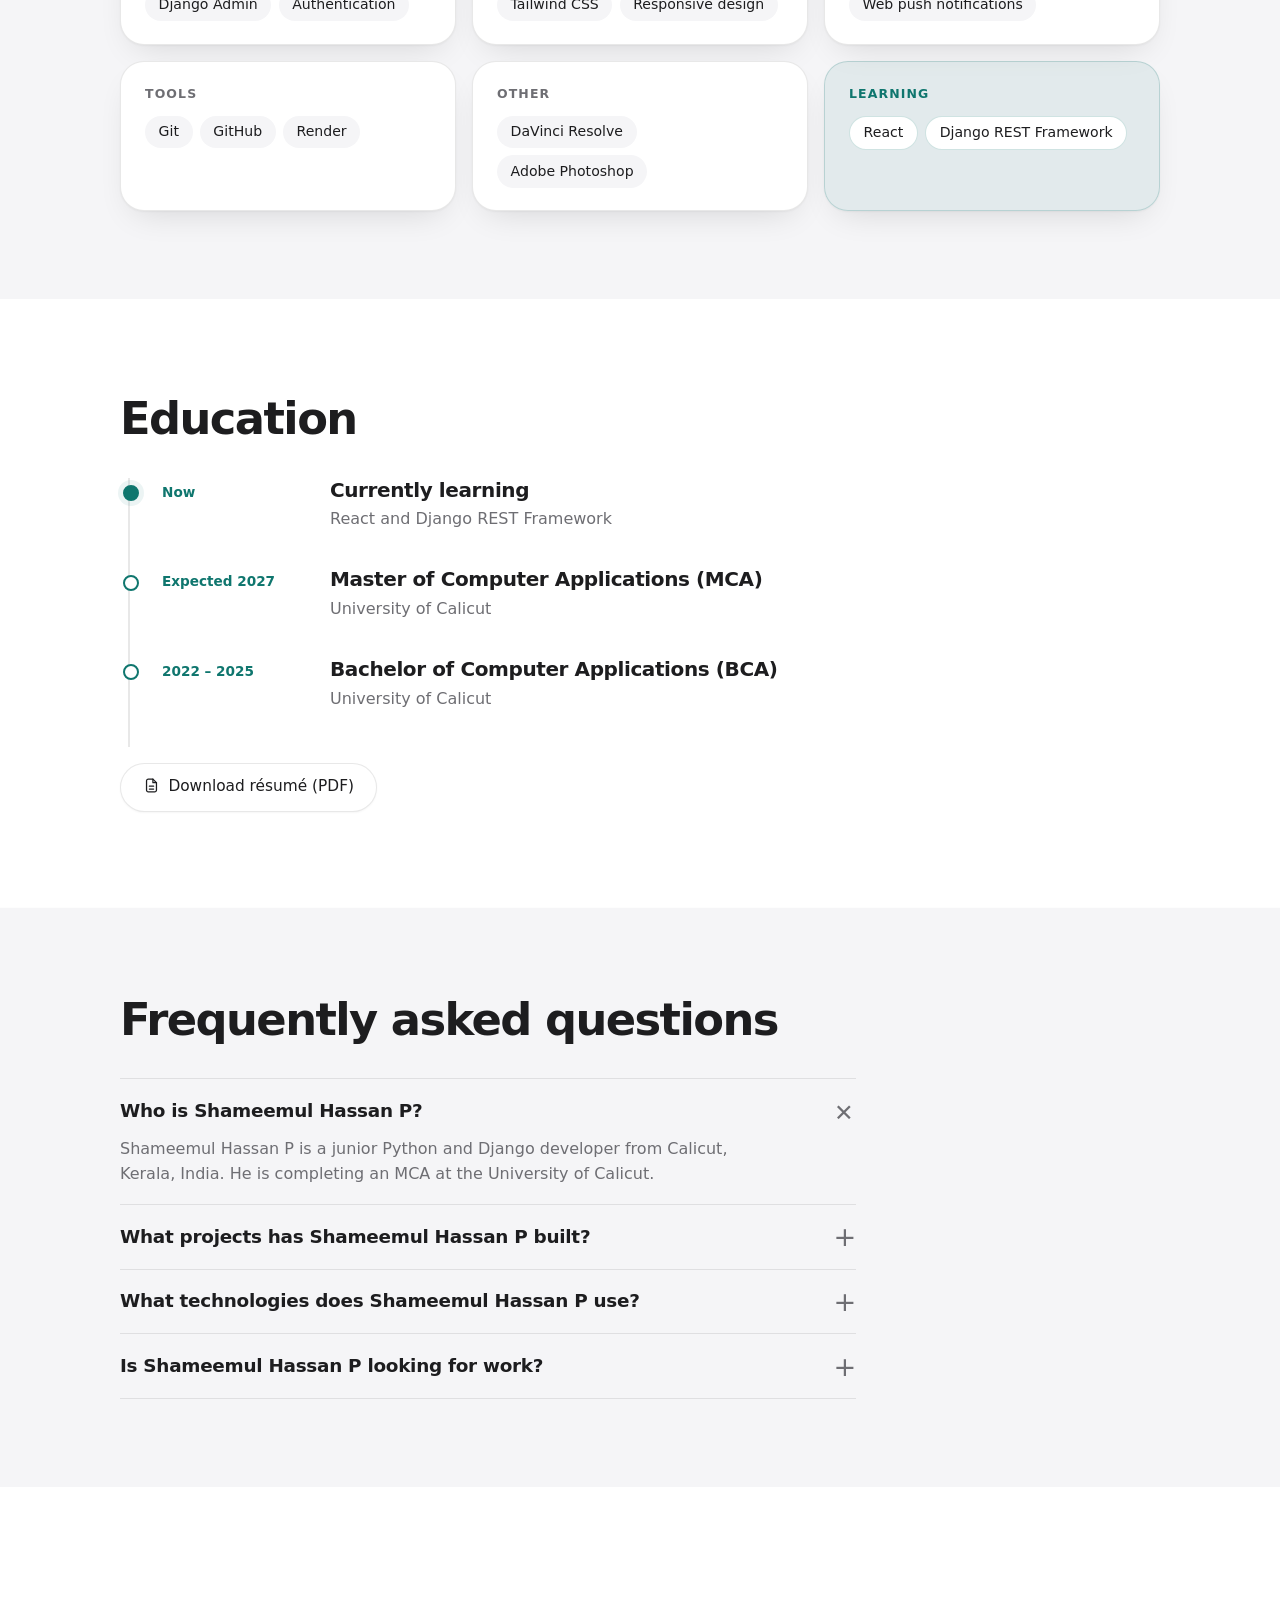
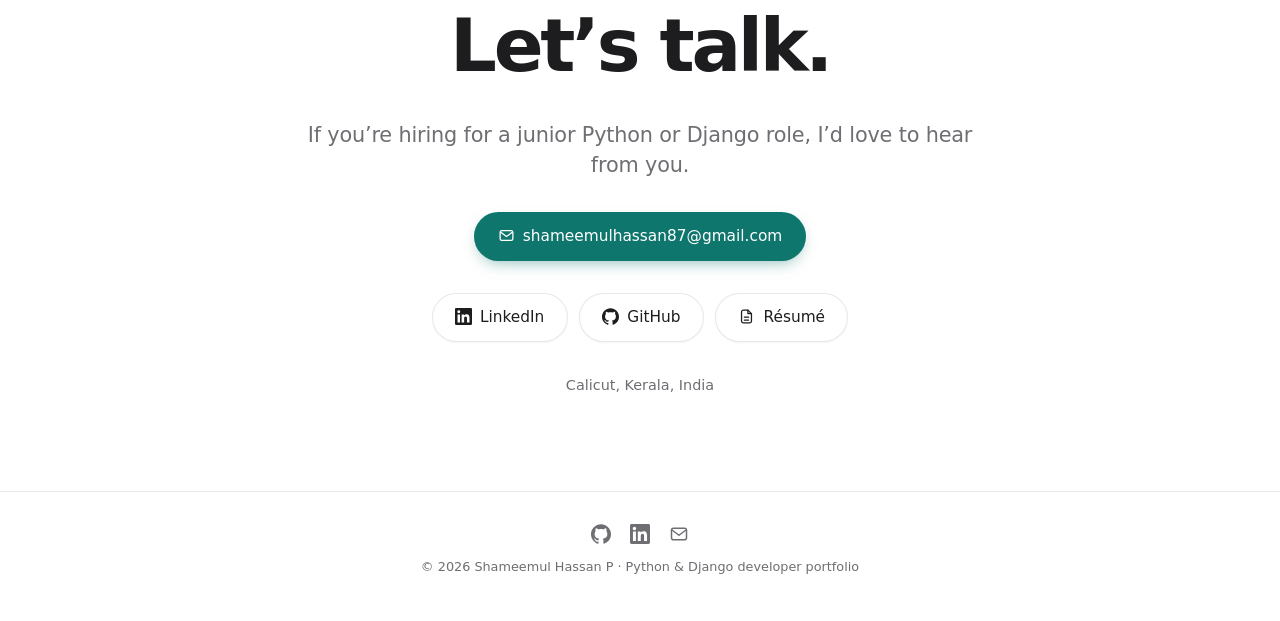
==== commit 7ac95135: "Add files via upload" ====
--- a/index.html
+++ b/index.html
@@ -31,7 +31,7 @@
 <link rel="icon" href="data:image/svg+xml,%3Csvg xmlns=%27http://www.w3.org/2000/svg%27 viewBox=%270 0 100 100%27%3E%3Crect width=%27100%27 height=%27100%27 rx=%2722%27 fill=%27%230f766e%27/%3E%3Ctext x=%2750%27 y=%2768%27 font-size=%2755%27 font-family=%27system-ui%27 font-weight=%27700%27 text-anchor=%27middle%27 fill=%27white%27%3ESH%3C/text%3E%3C/svg%3E">
 <link rel="me" href="https://www.linkedin.com/in/shameemul-hassan-p">
 <link rel="me" href="https://github.com/shameem123123">
-<link rel="stylesheet" href="style.css?v=6">
+<link rel="stylesheet" href="style.css?v=10">
 <script>document.documentElement.classList.add('js')</script>
 
 <script type="application/ld+json">
--- a/style.css
+++ b/style.css
@@ -266,10 +266,10 @@
 /* ---------- Hero portrait ---------- */
 .hero{text-align:left;padding:7.5rem 0 4.5rem}
 .hero-grid{display:grid;grid-template-columns:1.15fr .85fr;align-items:end;gap:2rem}
-.hero-copy{padding-bottom:2.5rem}
+.hero-copy{padding-bottom:.4rem}
 .hero .sub{margin-left:0;margin-right:0}
 .hero .cta,.hero .social{justify-content:flex-start}
-.stage{position:relative;margin:0;width:min(310px,100%);justify-self:center;aspect-ratio:688/1000}
+.stage{position:relative;margin:0;width:min(310px,100%);justify-self:end;margin-bottom:5rem;aspect-ratio:688/1000}
 .stage-card{position:absolute;left:0;right:0;bottom:0;top:22%;border-radius:36px;overflow:hidden;
   background:radial-gradient(90% 70% at 50% 8%,rgba(255,255,255,.9),transparent 60%),linear-gradient(160deg,#c9ece6 0%,#d7e6f7 55%,#eef0f4 100%);
   box-shadow:var(--shadow),inset 0 0 0 1px rgba(255,255,255,.7)}
@@ -278,12 +278,12 @@
 .chip{position:absolute;display:inline-flex;align-items:center;gap:.45rem;padding:.45rem .85rem;border-radius:99px;font-size:.82rem;font-weight:600;
   background:var(--glass);-webkit-backdrop-filter:saturate(180%) blur(16px);backdrop-filter:saturate(180%) blur(16px);border:1px solid rgba(255,255,255,.8);box-shadow:var(--shadow);color:var(--ink)}
 .chip i{width:8px;height:8px;border-radius:50%;background:var(--accent)}
-.chip.c1{left:-14%;top:44%}.chip.c2{right:-12%;top:58%}.chip.c3{left:6%;bottom:6%;font-weight:500;color:var(--muted)}
+.chip.c1{left:-14%;top:44%}.chip.c2{right:4%;top:70%}.chip.c3{left:6%;bottom:5%;font-weight:500;color:var(--muted)}
 .hero .stats{margin-top:3rem;max-width:none}
 @media (max-width:820px){
   .hero{padding-top:6rem}
   .hero-grid{grid-template-columns:1fr;gap:1.2rem}
-  .stage{order:-1;width:min(190px,54%)}
+  .stage{order:-1;margin-bottom:0;justify-self:center;width:min(190px,54%)}
   .hero-copy{text-align:center;padding-bottom:0}
   .hero .cta,.hero .social{justify-content:center}
   .hero .sub{margin-left:auto;margin-right:auto}
